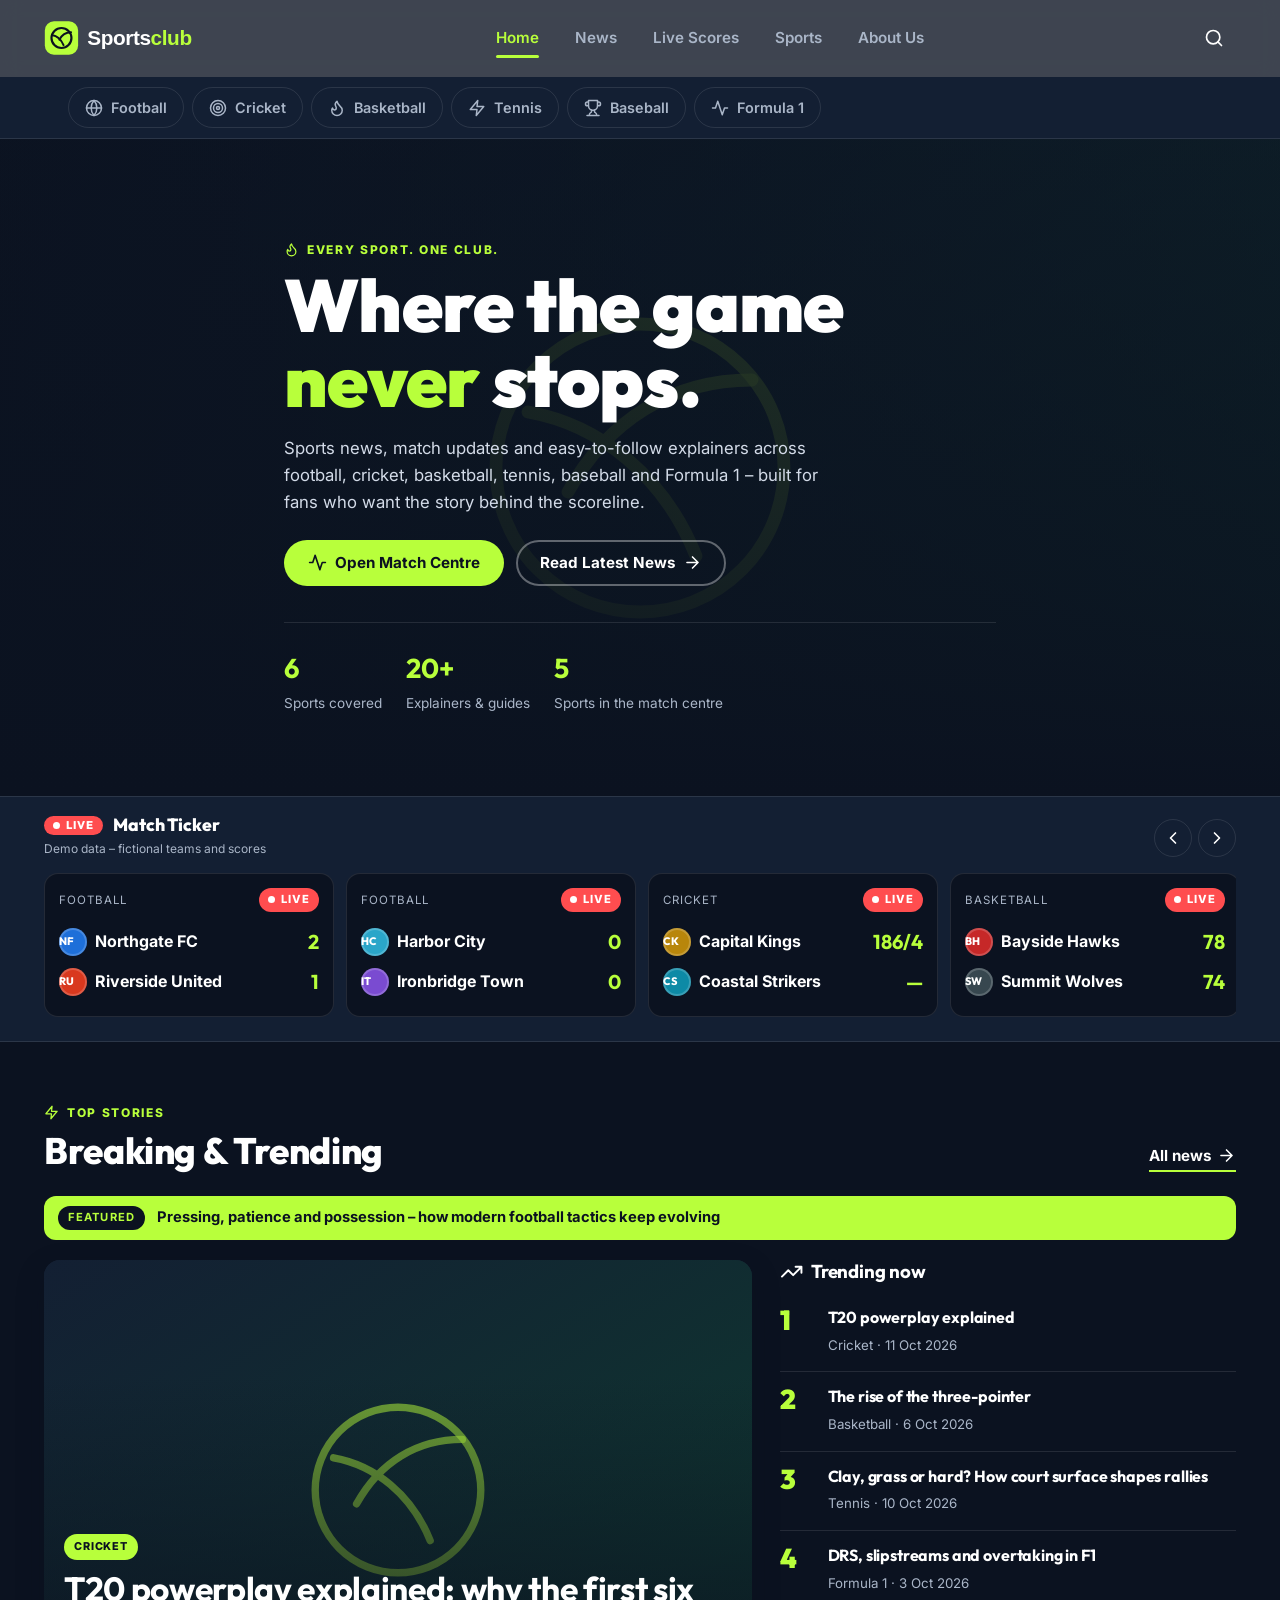
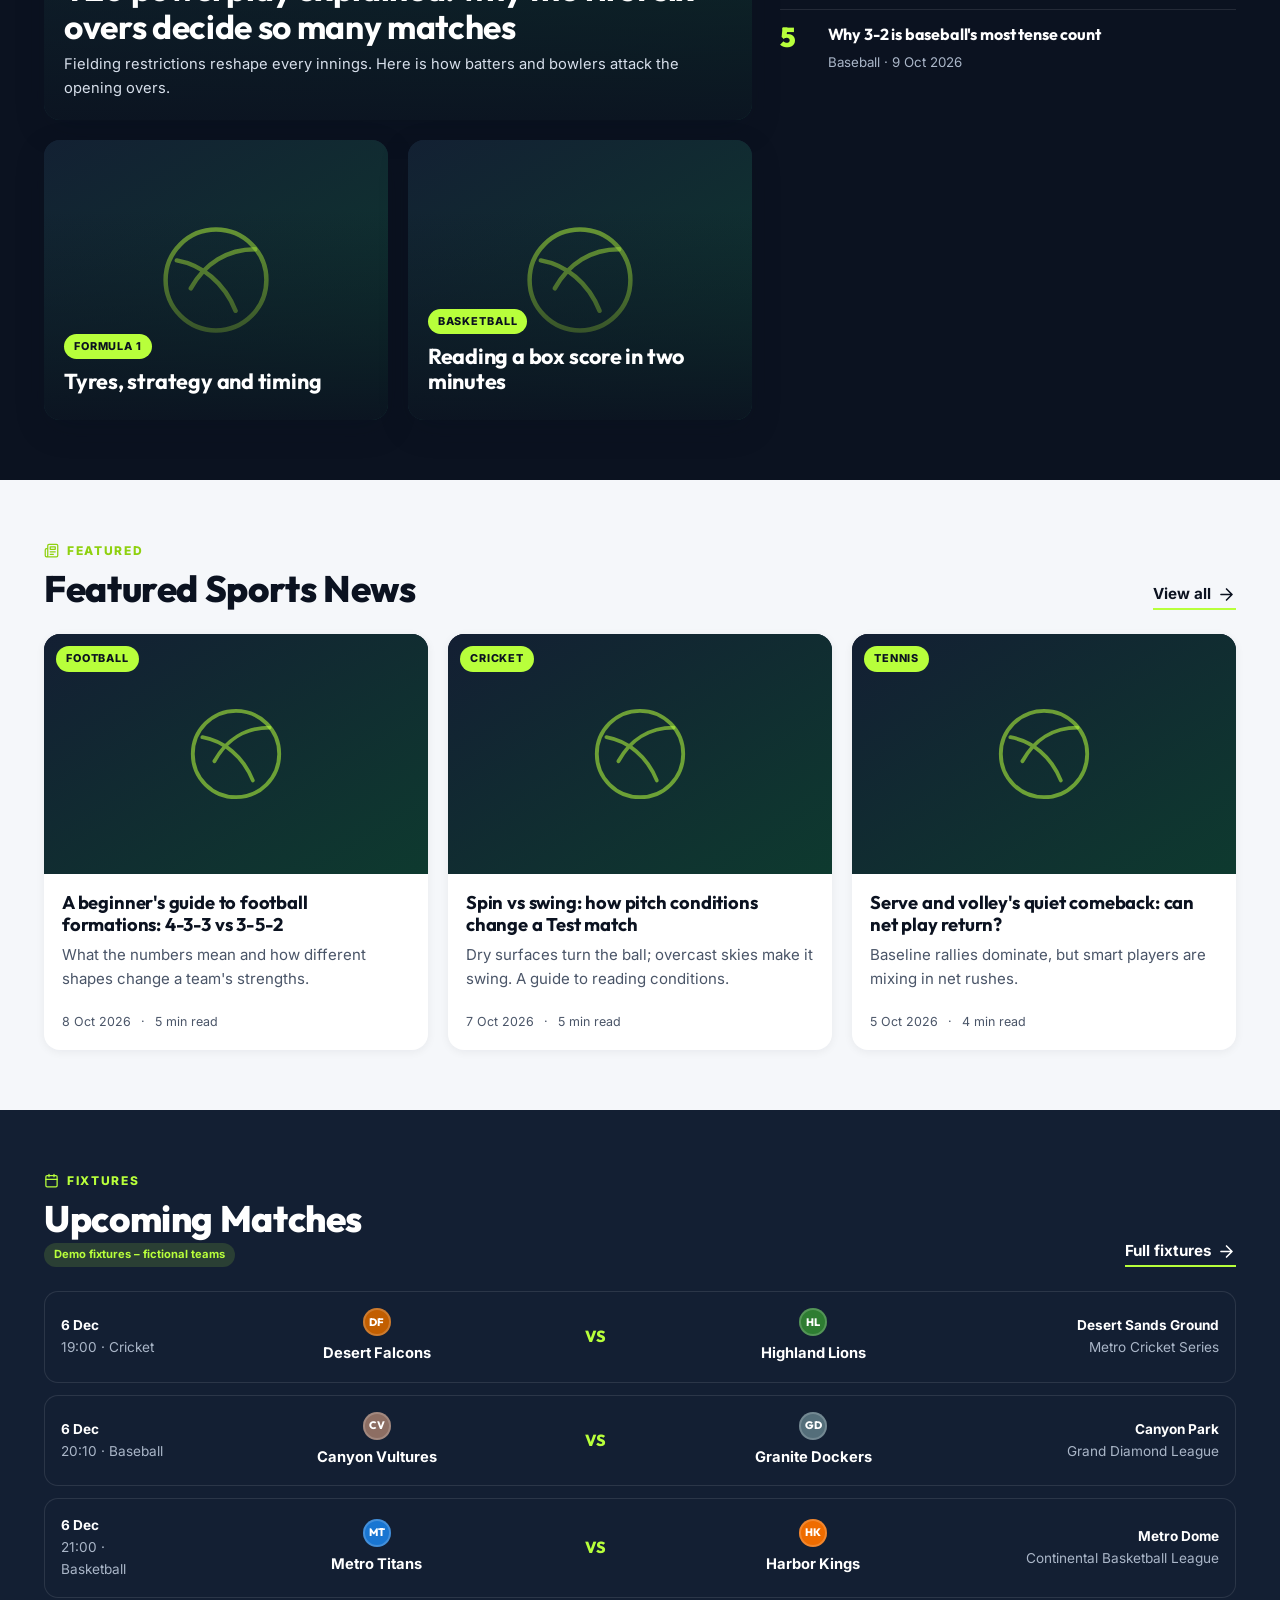
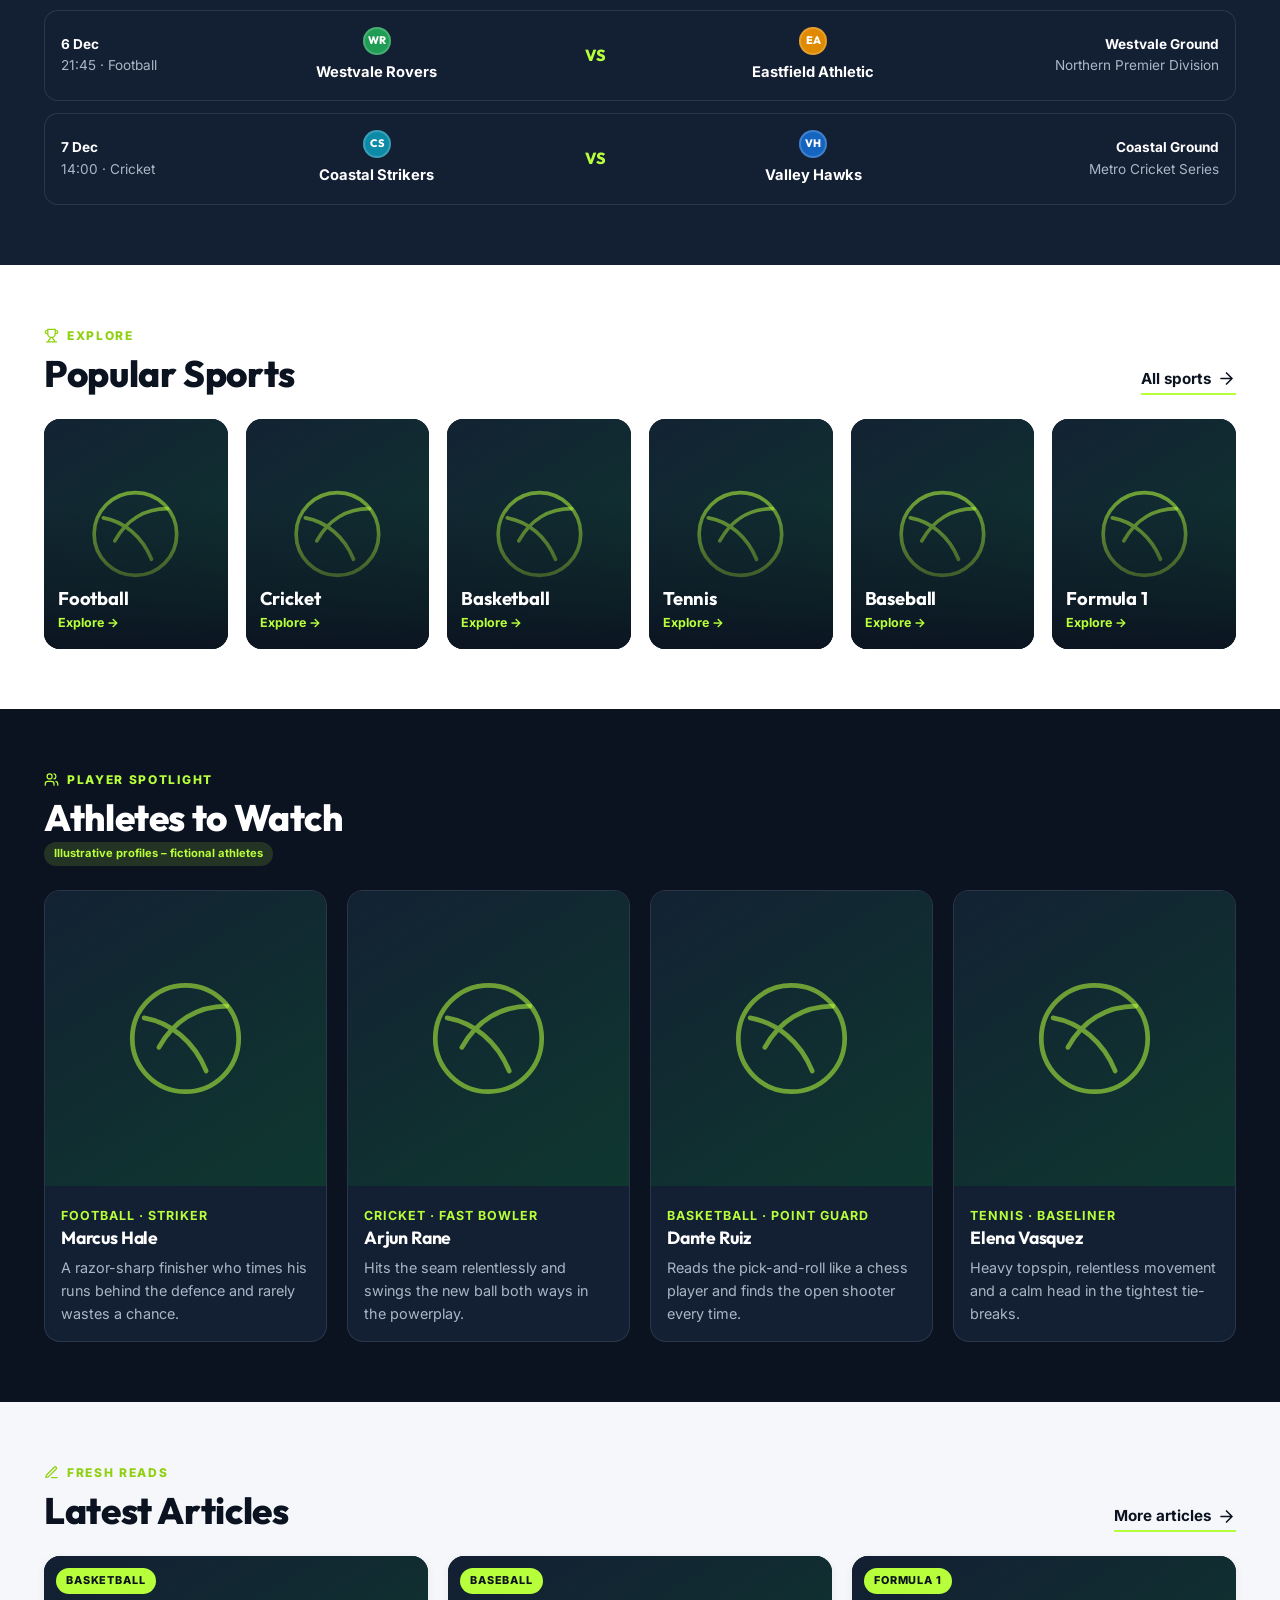
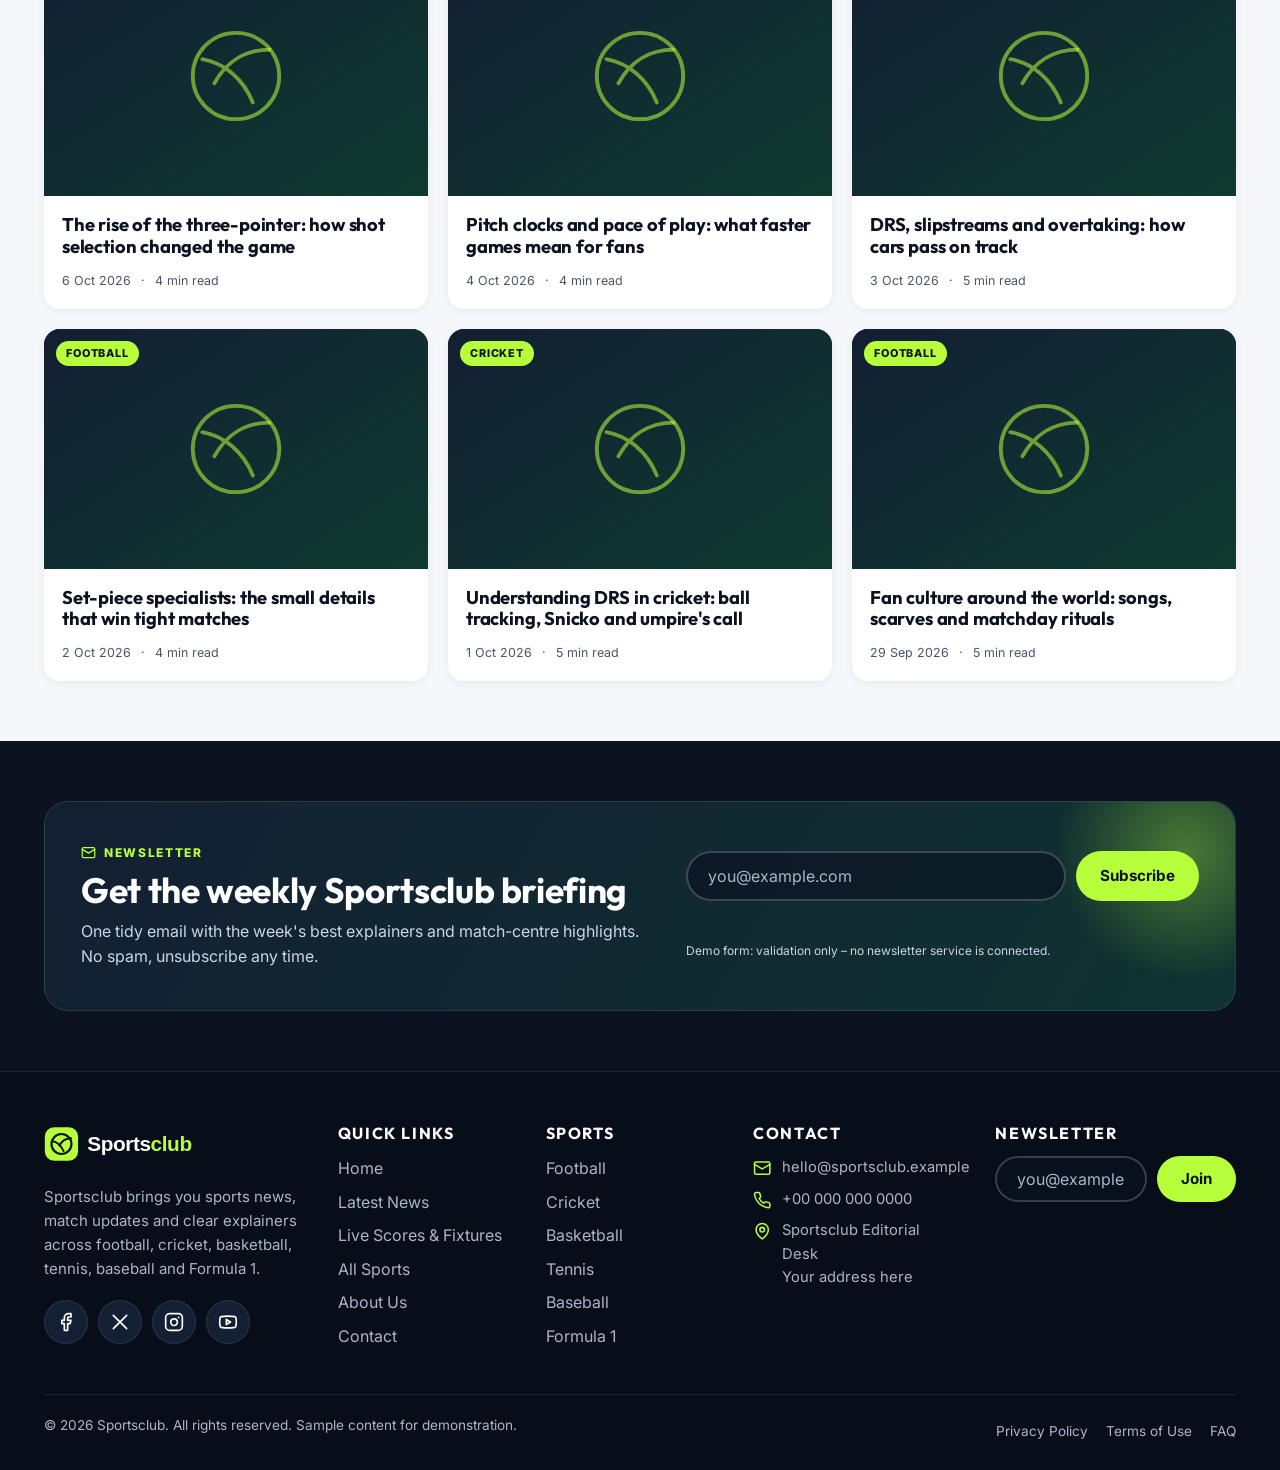
==== index.html @ 9164f5ec "Add files via upload" ====
<!DOCTYPE html>
<html lang="en">
<head>
<meta charset="utf-8">
<meta name="viewport" content="width=device-width, initial-scale=1">
<title>Sportsclub – Sports News, Live Scores & Match Updates</title>
<meta name="description" content="Sportsclub is your home for sports news, match updates, live-score demos and clear explainers across football, cricket, basketball, tennis, baseball and Formula 1.">
<meta name="theme-color" content="#0B1220">
<meta property="og:type" content="website">
<meta property="og:site_name" content="Sportsclub">
<meta property="og:title" content="Sportsclub – Sports News, Live Scores & Match Updates">
<meta property="og:description" content="Sportsclub is your home for sports news, match updates, live-score demos and clear explainers across football, cricket, basketball, tennis, baseball and Formula 1.">
<meta property="og:image" content="https://images.unsplash.com/photo-1431324155629-1a6deb1dec8d?auto=format&fit=crop&w=1200&q=75">
<meta name="twitter:card" content="summary_large_image">
<link rel="icon" type="image/svg+xml" href="assets/icons/favicon.svg">
<link rel="preconnect" href="https://fonts.googleapis.com">
<link rel="preconnect" href="https://fonts.gstatic.com" crossorigin>
<link href="https://fonts.googleapis.com/css2?family=Inter:wght@400;500;600;700&family=Outfit:wght@600;700;800;900&display=swap" rel="stylesheet">
<link rel="stylesheet" href="assets/css/style.css">
<link rel="stylesheet" href="assets/css/responsive.css">
</head>
<body>
<a class="skip-link" href="#main">Skip to main content</a>
<header class="site-header" id="siteHeader">
  <div class="container header-inner">
    <a class="logo" href="index.html" aria-label="Sportsclub – home"><img src="assets/icons/logo.svg" alt="Sportsclub" width="170" height="37"></a>
    <nav class="main-nav" id="mainNav" aria-label="Primary">
      <ul><li><a href="index.html" aria-current="page">Home</a></li><li><a href="news.html">News</a></li><li><a href="scores.html">Live Scores</a></li><li><a href="sports.html">Sports</a></li><li><a href="about.html">About Us</a></li></ul>
    </nav>
    <div class="header-actions">
      <button class="icon-btn search-toggle" type="button" aria-label="Search articles" aria-expanded="false" aria-controls="searchPanel"><svg class="icon" viewBox="0 0 24 24" aria-hidden="true" focusable="false"><circle cx="11" cy="11" r="8"/><path d="m21 21-4.3-4.3"/></svg></button>
      <button class="icon-btn nav-toggle" type="button" aria-label="Open menu" aria-expanded="false" aria-controls="mainNav"><svg class="icon icon-open" viewBox="0 0 24 24" aria-hidden="true" focusable="false"><path d="M4 6h16M4 12h16M4 18h16"/></svg><svg class="icon icon-close" viewBox="0 0 24 24" aria-hidden="true" focusable="false"><path d="M18 6 6 18M6 6l12 12"/></svg></button>
    </div>
  </div>
  <div class="search-panel" id="searchPanel">
    <div class="container">
      <form class="search-form" action="news.html" method="get" role="search">
        <label class="sr-only" for="siteSearch">Search Sportsclub articles</label>
        <input id="siteSearch" type="search" name="q" placeholder="Search news, teams or players…" autocomplete="off">
        <button class="btn btn--primary" type="submit">Search</button>
      </form>
    </div>
  </div>
</header>
<main id="main">
<nav class="cat-nav" aria-label="Sports categories">
  <div class="container">
    <ul>
      <li><a href="sports.html#football"><svg class="icon" viewBox="0 0 24 24" aria-hidden="true" focusable="false"><circle cx="12" cy="12" r="10"/><path d="M12 2a15 15 0 0 1 0 20M12 2a15 15 0 0 0 0 20M2 12h20"/></svg> Football</a></li>
      <li><a href="sports.html#cricket"><svg class="icon" viewBox="0 0 24 24" aria-hidden="true" focusable="false"><circle cx="12" cy="12" r="10"/><circle cx="12" cy="12" r="6"/><circle cx="12" cy="12" r="2"/></svg> Cricket</a></li>
      <li><a href="sports.html#basketball"><svg class="icon" viewBox="0 0 24 24" aria-hidden="true" focusable="false"><path d="M8.500 14.500A2.500 2.500 0 0 0 11 12c0-1.400-.5-2-1-3-1.100-2.100-.2-4 2-6 .5 2.500 2 4.900 4 6.500 2 1.600 3 3.500 3 5.500a7 7 0 1 1-14 0c0-1.200.4-2.400 1-3 .3 1.300 1.200 2.500 2.500 2.500Z"/></svg> Basketball</a></li>
      <li><a href="sports.html#tennis"><svg class="icon" viewBox="0 0 24 24" aria-hidden="true" focusable="false"><path d="M13 2 3 14h9l-1 8 10-12h-9l1-8z"/></svg> Tennis</a></li>
      <li><a href="sports.html#baseball"><svg class="icon" viewBox="0 0 24 24" aria-hidden="true" focusable="false"><path d="M6 9H4.5a2.5 2.5 0 0 1 0-5H6M18 9h1.5a2.5 2.5 0 0 0 0-5H18M4 22h16M10 14.7V17c0 .6-.5 1-1.2 1.2C7.8 18.800 7 20.200 7 22M14 14.7V17c0 .6.5 1 1.2 1.2 1 .6 1.800 2 1.800 3.800M18 2H6v7a6 6 0 0 0 12 0V2Z"/></svg> Baseball</a></li>
      <li><a href="sports.html#formula-1"><svg class="icon" viewBox="0 0 24 24" aria-hidden="true" focusable="false"><path d="M22 12h-4l-3 9L9 3l-3 9H2"/></svg> Formula 1</a></li>
    </ul>
  </div>
</nav>

<section class="hero" aria-labelledby="heroTitle">
  <div class="hero__bg"><img src="https://images.unsplash.com/photo-1431324155629-1a6deb1dec8d?auto=format&fit=crop&w=1800&q=75" alt="Floodlit football stadium full of supporters before kick-off" width="1800" height="1000" fetchpriority="high"></div>
  <div class="container hero__inner">
    <span class="eyebrow"><svg class="icon" viewBox="0 0 24 24" aria-hidden="true" focusable="false"><path d="M8.500 14.500A2.500 2.500 0 0 0 11 12c0-1.400-.5-2-1-3-1.100-2.100-.2-4 2-6 .5 2.500 2 4.900 4 6.500 2 1.600 3 3.500 3 5.500a7 7 0 1 1-14 0c0-1.200.4-2.400 1-3 .3 1.300 1.200 2.500 2.500 2.500Z"/></svg> Every sport. One club.</span>
    <h1 id="heroTitle">Where the game <em>never</em> stops.</h1>
    <p>Sports news, match updates and easy-to-follow explainers across football, cricket, basketball, tennis, baseball and Formula 1 – built for fans who want the story behind the scoreline.</p>
    <div class="hero__cta">
      <a class="btn btn--primary" href="scores.html"><svg class="icon" viewBox="0 0 24 24" aria-hidden="true" focusable="false"><path d="M22 12h-4l-3 9L9 3l-3 9H2"/></svg> Open Match Centre</a>
      <a class="btn btn--ghost" href="news.html">Read Latest News <svg class="icon" viewBox="0 0 24 24" aria-hidden="true" focusable="false"><path d="M5 12h14m-7-7 7 7-7 7"/></svg></a>
    </div>
    <div class="hero__stats">
      <div><strong>6</strong><span>Sports covered</span></div>
      <div><strong>20+</strong><span>Explainers &amp; guides</span></div>
      <div><strong>5</strong><span>Sports in the match centre</span></div>
    </div>
  </div>
</section>

<section class="ticker" data-ticker aria-labelledby="tickerTitle">
  <div class="container">
    <div class="ticker__bar">
      <div>
        <h2 class="ticker__title" id="tickerTitle"><span class="live-badge">LIVE</span> Match Ticker</h2>
        <span class="ticker__note">Demo data – fictional teams and scores</span>
      </div>
      <div class="ticker__controls">
        <button class="icon-btn" type="button" data-ticker-prev aria-label="Scroll scores left"><svg class="icon" viewBox="0 0 24 24" aria-hidden="true" focusable="false"><path d="m15 18-6-6 6-6"/></svg></button>
        <button class="icon-btn" type="button" data-ticker-next aria-label="Scroll scores right"><svg class="icon" viewBox="0 0 24 24" aria-hidden="true" focusable="false"><path d="m9 18 6-6-6-6"/></svg></button>
      </div>
    </div>
    <div class="ticker__track" data-home-ticker tabindex="0" aria-label="Today's matches"></div>
  </div>
</section>

<section class="section section--dark" aria-labelledby="topStories">
  <div class="container">
    <div class="section-head">
      <div><span class="eyebrow"><svg class="icon" viewBox="0 0 24 24" aria-hidden="true" focusable="false"><path d="M13 2 3 14h9l-1 8 10-12h-9l1-8z"/></svg> Top stories</span><h2 id="topStories">Breaking &amp; Trending</h2></div>
      <a class="link-more" href="news.html">All news <svg class="icon" viewBox="0 0 24 24" aria-hidden="true" focusable="false"><path d="M5 12h14m-7-7 7 7-7 7"/></svg></a>
    </div>
    <div class="breaking"><strong>Featured</strong><a href="news.html#a1">Pressing, patience and possession – how modern football tactics keep evolving</a></div>
    <div class="home-split grid">
      <div class="grid">
        <article class="story story--lg">
          <img src="https://images.unsplash.com/photo-1531415074968-036ba1b575da?auto=format&fit=crop&w=1000&q=75" alt="Cricketer playing a shot on a sunlit ground" loading="lazy" width="1000" height="650">
          <div class="story__body">
            <span class="tag">Cricket</span>
            <h3><a href="news.html#a2">T20 powerplay explained: why the first six overs decide so many matches</a></h3>
            <p>Fielding restrictions reshape every innings. Here is how batters and bowlers attack the opening overs.</p>
          </div>
        </article>
        <div class="grid grid--2">
          <article class="story">
            <img src="https://images.unsplash.com/photo-1504817343863-5092a923803e?auto=format&fit=crop&w=700&q=75" alt="Formula 1 car racing through a corner" loading="lazy" width="700" height="500">
            <div class="story__body"><span class="tag">Formula 1</span><h3><a href="news.html#a6">Tyres, strategy and timing</a></h3></div>
          </article>
          <article class="story">
            <img src="https://images.unsplash.com/photo-1546519638-68e109498ffc?auto=format&fit=crop&w=700&q=75" alt="Basketball player driving to the hoop" loading="lazy" width="700" height="500">
            <div class="story__body"><span class="tag">Basketball</span><h3><a href="news.html#a3">Reading a box score in two minutes</a></h3></div>
          </article>
        </div>
      </div>
      <aside aria-labelledby="trendTitle">
        <h3 id="trendTitle" style="display:flex;align-items:center;gap:8px"><svg class="icon" viewBox="0 0 24 24" aria-hidden="true" focusable="false"><path d="m22 7-8.500 8.500-5-5L2 17M16 7h6v6"/></svg> Trending now</h3>
        <ol class="headline-list">
          <li><a href="news.html#a2"><span class="num">1</span><div><h3>T20 powerplay explained</h3><small>Cricket · 11 Oct 2026</small></div></a></li>
          <li><a href="news.html#a9"><span class="num">2</span><div><h3>The rise of the three-pointer</h3><small>Basketball · 6 Oct 2026</small></div></a></li>
          <li><a href="news.html#a4"><span class="num">3</span><div><h3>Clay, grass or hard? How court surface shapes rallies</h3><small>Tennis · 10 Oct 2026</small></div></a></li>
          <li><a href="news.html#a12"><span class="num">4</span><div><h3>DRS, slipstreams and overtaking in F1</h3><small>Formula 1 · 3 Oct 2026</small></div></a></li>
          <li><a href="news.html#a5"><span class="num">5</span><div><h3>Why 3-2 is baseball's most tense count</h3><small>Baseball · 9 Oct 2026</small></div></a></li>
        </ol>
      </aside>
    </div>
  </div>
</section>

<section class="section section--light" aria-labelledby="featuredNews">
  <div class="container">
    <div class="section-head">
      <div><span class="eyebrow"><svg class="icon" viewBox="0 0 24 24" aria-hidden="true" focusable="false"><path d="M4 22h16a2 2 0 0 0 2-2V4a2 2 0 0 0-2-2H8a2 2 0 0 0-2 2v16a2 2 0 0 1-2 2Zm0 0a2 2 0 0 1-2-2v-9c0-1.100.9-2 2-2h2M18 14h-8M15 18h-5M10 6h8v4h-8z"/></svg> Featured</span><h2 id="featuredNews">Featured Sports News</h2></div>
      <a class="link-more" href="news.html">View all <svg class="icon" viewBox="0 0 24 24" aria-hidden="true" focusable="false"><path d="M5 12h14m-7-7 7 7-7 7"/></svg></a>
    </div>
    <div class="grid grid--3">
      <article class="card">
        <a class="card__media" href="news.html#a7" tabindex="-1" aria-hidden="true"><img src="https://images.unsplash.com/photo-1522778119026-d647f0596c20?auto=format&fit=crop&w=800&q=75" alt="" loading="lazy" width="800" height="500"><span class="tag">Football</span></a>
        <div class="card__body"><h3><a href="news.html#a7">A beginner's guide to football formations: 4-3-3 vs 3-5-2</a></h3><p>What the numbers mean and how different shapes change a team's strengths.</p><div class="card__meta"><span>8 Oct 2026</span><span>·</span><span>5 min read</span></div></div>
      </article>
      <article class="card">
        <a class="card__media" href="news.html#a8" tabindex="-1" aria-hidden="true"><img src="https://images.unsplash.com/photo-1540747913346-19e32dc3e97e?auto=format&fit=crop&w=800&q=75" alt="" loading="lazy" width="800" height="500"><span class="tag">Cricket</span></a>
        <div class="card__body"><h3><a href="news.html#a8">Spin vs swing: how pitch conditions change a Test match</a></h3><p>Dry surfaces turn the ball; overcast skies make it swing. A guide to reading conditions.</p><div class="card__meta"><span>7 Oct 2026</span><span>·</span><span>5 min read</span></div></div>
      </article>
      <article class="card">
        <a class="card__media" href="news.html#a10" tabindex="-1" aria-hidden="true"><img src="https://images.unsplash.com/photo-1595435934249-5df7ed86e1c0?auto=format&fit=crop&w=800&q=75" alt="" loading="lazy" width="800" height="500"><span class="tag">Tennis</span></a>
        <div class="card__body"><h3><a href="news.html#a10">Serve and volley's quiet comeback: can net play return?</a></h3><p>Baseline rallies dominate, but smart players are mixing in net rushes.</p><div class="card__meta"><span>5 Oct 2026</span><span>·</span><span>4 min read</span></div></div>
      </article>
    </div>
  </div>
</section>

<section class="section section--dark-2" aria-labelledby="upcomingTitle">
  <div class="container">
    <div class="section-head">
      <div><span class="eyebrow"><svg class="icon" viewBox="0 0 24 24" aria-hidden="true" focusable="false"><rect x="3" y="4" width="18" height="18" rx="2"/><path d="M16 2v4M8 2v4M3 10h18"/></svg> Fixtures</span><h2 id="upcomingTitle">Upcoming Matches</h2><span class="demo-tag">Demo fixtures – fictional teams</span></div>
      <a class="link-more" href="scores.html">Full fixtures <svg class="icon" viewBox="0 0 24 24" aria-hidden="true" focusable="false"><path d="M5 12h14m-7-7 7 7-7 7"/></svg></a>
    </div>
    <div class="fixture-list" data-home-fixtures></div>
  </div>
</section>

<section class="section section--white" aria-labelledby="popularSports">
  <div class="container">
    <div class="section-head">
      <div><span class="eyebrow"><svg class="icon" viewBox="0 0 24 24" aria-hidden="true" focusable="false"><path d="M6 9H4.5a2.5 2.5 0 0 1 0-5H6M18 9h1.5a2.5 2.5 0 0 0 0-5H18M4 22h16M10 14.7V17c0 .6-.5 1-1.2 1.2C7.8 18.800 7 20.200 7 22M14 14.7V17c0 .6.5 1 1.2 1.2 1 .6 1.800 2 1.800 3.800M18 2H6v7a6 6 0 0 0 12 0V2Z"/></svg> Explore</span><h2 id="popularSports">Popular Sports</h2></div>
      <a class="link-more" href="sports.html">All sports <svg class="icon" viewBox="0 0 24 24" aria-hidden="true" focusable="false"><path d="M5 12h14m-7-7 7 7-7 7"/></svg></a>
    </div>
    <div class="tiles">
      <a class="tile" href="sports.html#football"><img src="https://images.unsplash.com/photo-1508098682722-e99c43a406b2?auto=format&fit=crop&w=500&q=75" alt="Football on a floodlit pitch" loading="lazy" width="500" height="625"><div class="tile__body"><h3>Football</h3><span>Explore →</span></div></a>
      <a class="tile" href="sports.html#cricket"><img src="https://images.unsplash.com/photo-1531415074968-036ba1b575da?auto=format&fit=crop&w=500&q=75" alt="Cricket match in progress" loading="lazy" width="500" height="625"><div class="tile__body"><h3>Cricket</h3><span>Explore →</span></div></a>
      <a class="tile" href="sports.html#basketball"><img src="https://images.unsplash.com/photo-1519861531473-9200262188bf?auto=format&fit=crop&w=500&q=75" alt="Basketball hoop and backboard" loading="lazy" width="500" height="625"><div class="tile__body"><h3>Basketball</h3><span>Explore →</span></div></a>
      <a class="tile" href="sports.html#tennis"><img src="https://images.unsplash.com/photo-1554068865-24cecd4e34b8?auto=format&fit=crop&w=500&q=75" alt="Tennis player serving on court" loading="lazy" width="500" height="625"><div class="tile__body"><h3>Tennis</h3><span>Explore →</span></div></a>
      <a class="tile" href="sports.html#baseball"><img src="https://images.unsplash.com/photo-1471295253337-3ceaaedca402?auto=format&fit=crop&w=500&q=75" alt="Baseball game on a diamond" loading="lazy" width="500" height="625"><div class="tile__body"><h3>Baseball</h3><span>Explore →</span></div></a>
      <a class="tile" href="sports.html#formula-1"><img src="https://images.unsplash.com/photo-1541773367336-d3f9b1f38dd8?auto=format&fit=crop&w=500&q=75" alt="Formula 1 car on track" loading="lazy" width="500" height="625"><div class="tile__body"><h3>Formula 1</h3><span>Explore →</span></div></a>
    </div>
  </div>
</section>

<section class="section section--dark" aria-labelledby="athletesTitle">
  <div class="container">
    <div class="section-head">
      <div><span class="eyebrow"><svg class="icon" viewBox="0 0 24 24" aria-hidden="true" focusable="false"><path d="M16 21v-2a4 4 0 0 0-4-4H6a4 4 0 0 0-4 4v2"/><circle cx="9" cy="7" r="4"/><path d="M22 21v-2a4 4 0 0 0-3-3.900M16 3.100a4 4 0 0 1 0 7.800"/></svg> Player spotlight</span><h2 id="athletesTitle">Athletes to Watch</h2><span class="demo-tag">Illustrative profiles – fictional athletes</span></div>
    </div>
    <div class="grid grid--4">
      <article class="athlete">
        <div class="athlete__media"><img src="https://images.unsplash.com/photo-1489944440615-453fc2b6a9a9?auto=format&fit=crop&w=600&q=75" alt="Footballer controlling the ball during a match" loading="lazy" width="600" height="630"></div>
        <div class="athlete__body"><span class="athlete__role">Football · Striker</span><h3>Marcus Hale</h3><p>A razor-sharp finisher who times his runs behind the defence and rarely wastes a chance.</p></div>
      </article>
      <article class="athlete">
        <div class="athlete__media"><img src="https://images.unsplash.com/photo-1624526267942-ab0ff8a3e972?auto=format&fit=crop&w=600&q=75" alt="Cricket bowler in delivery stride" loading="lazy" width="600" height="630"></div>
        <div class="athlete__body"><span class="athlete__role">Cricket · Fast bowler</span><h3>Arjun Rane</h3><p>Hits the seam relentlessly and swings the new ball both ways in the powerplay.</p></div>
      </article>
      <article class="athlete">
        <div class="athlete__media"><img src="https://images.unsplash.com/photo-1504450758481-7338eef7ccf8?auto=format&fit=crop&w=600&q=75" alt="Basketball guard dribbling past a defender" loading="lazy" width="600" height="630"></div>
        <div class="athlete__body"><span class="athlete__role">Basketball · Point guard</span><h3>Dante Ruiz</h3><p>Reads the pick-and-roll like a chess player and finds the open shooter every time.</p></div>
      </article>
      <article class="athlete">
        <div class="athlete__media"><img src="https://images.unsplash.com/photo-1622279457486-62dcc4a431d6?auto=format&fit=crop&w=600&q=75" alt="Tennis player mid-stroke on a hard court" loading="lazy" width="600" height="630"></div>
        <div class="athlete__body"><span class="athlete__role">Tennis · Baseliner</span><h3>Elena Vasquez</h3><p>Heavy topspin, relentless movement and a calm head in the tightest tie-breaks.</p></div>
      </article>
    </div>
  </div>
</section>

<section class="section section--light" aria-labelledby="latestTitle">
  <div class="container">
    <div class="section-head">
      <div><span class="eyebrow"><svg class="icon" viewBox="0 0 24 24" aria-hidden="true" focusable="false"><path d="M12 20h9M16.500 3.500a2.100 2.100 0 0 1 3 3L7 19l-4 1 1-4z"/></svg> Fresh reads</span><h2 id="latestTitle">Latest Articles</h2></div>
      <a class="link-more" href="news.html">More articles <svg class="icon" viewBox="0 0 24 24" aria-hidden="true" focusable="false"><path d="M5 12h14m-7-7 7 7-7 7"/></svg></a>
    </div>
    <div class="grid grid--3">
      <article class="card"><a class="card__media" href="news.html#a9" tabindex="-1" aria-hidden="true"><img src="https://images.unsplash.com/photo-1519861531473-9200262188bf?auto=format&fit=crop&w=800&q=75" alt="" loading="lazy" width="800" height="500"><span class="tag">Basketball</span></a><div class="card__body"><h3><a href="news.html#a9">The rise of the three-pointer: how shot selection changed the game</a></h3><div class="card__meta"><span>6 Oct 2026</span><span>·</span><span>4 min read</span></div></div></article>
      <article class="card"><a class="card__media" href="news.html#a11" tabindex="-1" aria-hidden="true"><img src="https://images.unsplash.com/photo-1508163223045-1880bc3cbf1c?auto=format&fit=crop&w=800&q=75" alt="" loading="lazy" width="800" height="500"><span class="tag">Baseball</span></a><div class="card__body"><h3><a href="news.html#a11">Pitch clocks and pace of play: what faster games mean for fans</a></h3><div class="card__meta"><span>4 Oct 2026</span><span>·</span><span>4 min read</span></div></div></article>
      <article class="card"><a class="card__media" href="news.html#a12" tabindex="-1" aria-hidden="true"><img src="https://images.unsplash.com/photo-1541773367336-d3f9b1f38dd8?auto=format&fit=crop&w=800&q=75" alt="" loading="lazy" width="800" height="500"><span class="tag">Formula 1</span></a><div class="card__body"><h3><a href="news.html#a12">DRS, slipstreams and overtaking: how cars pass on track</a></h3><div class="card__meta"><span>3 Oct 2026</span><span>·</span><span>5 min read</span></div></div></article>
      <article class="card"><a class="card__media" href="news.html#a13" tabindex="-1" aria-hidden="true"><img src="https://images.unsplash.com/photo-1508098682722-e99c43a406b2?auto=format&fit=crop&w=800&q=75" alt="" loading="lazy" width="800" height="500"><span class="tag">Football</span></a><div class="card__body"><h3><a href="news.html#a13">Set-piece specialists: the small details that win tight matches</a></h3><div class="card__meta"><span>2 Oct 2026</span><span>·</span><span>4 min read</span></div></div></article>
      <article class="card"><a class="card__media" href="news.html#a14" tabindex="-1" aria-hidden="true"><img src="https://images.unsplash.com/photo-1624526267942-ab0ff8a3e972?auto=format&fit=crop&w=800&q=75" alt="" loading="lazy" width="800" height="500"><span class="tag">Cricket</span></a><div class="card__body"><h3><a href="news.html#a14">Understanding DRS in cricket: ball tracking, Snicko and umpire's call</a></h3><div class="card__meta"><span>1 Oct 2026</span><span>·</span><span>5 min read</span></div></div></article>
      <article class="card"><a class="card__media" href="news.html#a16" tabindex="-1" aria-hidden="true"><img src="https://images.unsplash.com/photo-1459865264687-595d652de67e?auto=format&fit=crop&w=800&q=75" alt="" loading="lazy" width="800" height="500"><span class="tag">Football</span></a><div class="card__body"><h3><a href="news.html#a16">Fan culture around the world: songs, scarves and matchday rituals</a></h3><div class="card__meta"><span>29 Sep 2026</span><span>·</span><span>5 min read</span></div></div></article>
    </div>
  </div>
</section>

<section class="section section--dark" aria-labelledby="newsletterTitle">
  <div class="container">
    <div class="newsletter">
      <div class="newsletter__grid">
        <div>
          <span class="eyebrow"><svg class="icon" viewBox="0 0 24 24" aria-hidden="true" focusable="false"><rect x="2" y="4" width="20" height="16" rx="2"/><path d="m22 7-10 6L2 7"/></svg> Newsletter</span>
          <h2 id="newsletterTitle">Get the weekly Sportsclub briefing</h2>
          <p>One tidy email with the week's best explainers and match-centre highlights. No spam, unsubscribe any time.</p>
        </div>
        <form class="news-form" data-newsletter novalidate>
          <label class="sr-only" for="homeEmail">Email address</label>
          <div class="news-form__row">
            <input id="homeEmail" type="email" name="email" placeholder="you@example.com" autocomplete="email" required>
            <button class="btn btn--primary" type="submit">Subscribe</button>
          </div>
          <p class="form-msg" role="status" aria-live="polite"></p>
          <p class="tiny">Demo form: validation only – no newsletter service is connected.</p>
        </form>
      </div>
    </div>
  </div>
</section>
</main>
<footer class="site-footer">
  <div class="container">
    <div class="footer-grid">
      <div class="footer-brand">
        <a class="logo" href="index.html" aria-label="Sportsclub – home"><img src="assets/icons/logo.svg" alt="Sportsclub" width="170" height="37" loading="lazy"></a>
        <p>Sportsclub brings you sports news, match updates and clear explainers across football, cricket, basketball, tennis, baseball and Formula 1.</p>
        <div class="socials"><a href="https://www.facebook.com/" target="_blank" rel="noopener noreferrer" aria-label="Sportsclub on Facebook"><svg class="icon" viewBox="0 0 24 24" aria-hidden="true" focusable="false"><path d="M18 2h-3a5 5 0 0 0-5 5v3H7v4h3v8h4v-8h3l1-4h-4V7a1 1 0 0 1 1-1h3z"/></svg></a><a href="https://x.com/" target="_blank" rel="noopener noreferrer" aria-label="Sportsclub on X"><svg class="icon" viewBox="0 0 24 24" aria-hidden="true" focusable="false"><path d="M4 4l16 16M20 4 4 20"/></svg></a><a href="https://www.instagram.com/" target="_blank" rel="noopener noreferrer" aria-label="Sportsclub on Instagram"><svg class="icon" viewBox="0 0 24 24" aria-hidden="true" focusable="false"><rect x="2" y="2" width="20" height="20" rx="5"/><path d="M16 11.400a4 4 0 1 1-7.900 1.200 4 4 0 0 1 7.900-1.200ZM17.500 6.500h.01"/></svg></a><a href="https://www.youtube.com/" target="_blank" rel="noopener noreferrer" aria-label="Sportsclub on YouTube"><svg class="icon" viewBox="0 0 24 24" aria-hidden="true" focusable="false"><path d="M2.500 17a24.100 24.100 0 0 1 0-10 2 2 0 0 1 1.400-1.400 49.600 49.600 0 0 1 16.200 0A2 2 0 0 1 21.500 7a24.100 24.100 0 0 1 0 10 2 2 0 0 1-1.400 1.400 49.600 49.600 0 0 1-16.200 0A2 2 0 0 1 2.500 17"/><path d="m10 15 5-3-5-3z"/></svg></a></div>
      </div>
      <div>
        <h3>Quick Links</h3>
        <ul>
          <li><a href="index.html">Home</a></li>
          <li><a href="news.html">Latest News</a></li>
          <li><a href="scores.html">Live Scores &amp; Fixtures</a></li>
          <li><a href="sports.html">All Sports</a></li>
          <li><a href="about.html">About Us</a></li>
          <li><a href="about.html#contact">Contact</a></li>
        </ul>
      </div>
      <div>
        <h3>Sports</h3>
        <ul><li><a href="sports.html#football">Football</a></li><li><a href="sports.html#cricket">Cricket</a></li><li><a href="sports.html#basketball">Basketball</a></li><li><a href="sports.html#tennis">Tennis</a></li><li><a href="sports.html#baseball">Baseball</a></li><li><a href="sports.html#formula-1">Formula 1</a></li></ul>
      </div>
      <div>
        <h3>Contact</h3>
        <ul class="footer-contact">
          <li><svg class="icon" viewBox="0 0 24 24" aria-hidden="true" focusable="false"><rect x="2" y="4" width="20" height="16" rx="2"/><path d="m22 7-10 6L2 7"/></svg><a href="mailto:hello@sportsclub.example">hello@sportsclub.example</a></li>
          <li><svg class="icon" viewBox="0 0 24 24" aria-hidden="true" focusable="false"><path d="M22 16.900v3a2 2 0 0 1-2.200 2 19.800 19.800 0 0 1-8.600-3.100 19.500 19.500 0 0 1-6-6A19.800 19.800 0 0 1 2.100 4.200 2 2 0 0 1 4.100 2h3a2 2 0 0 1 2 1.700c.1 1 .4 1.900.7 2.800a2 2 0 0 1-.5 2.100L8.100 9.900a16 16 0 0 0 6 6l1.300-1.300a2 2 0 0 1 2.100-.4c.9.3 1.800.6 2.800.7a2 2 0 0 1 1.700 2Z"/></svg><span>+00 000 000 0000</span></li>
          <li><svg class="icon" viewBox="0 0 24 24" aria-hidden="true" focusable="false"><path d="M20 10c0 6-8 12-8 12s-8-6-8-12a8 8 0 0 1 16 0Z"/><circle cx="12" cy="10" r="3"/></svg><span>Sportsclub Editorial Desk<br>Your address here</span></li>
        </ul>
      </div>
      <div class="footer-news">
        <h3>Newsletter</h3>
        <form class="news-form" data-newsletter novalidate>
          <label class="sr-only" for="footerEmail">Email address</label>
          <div class="news-form__row">
            <input id="footerEmail" type="email" name="email" placeholder="you@example.com" autocomplete="email" required>
            <button class="btn btn--primary" type="submit">Join</button>
          </div>
          <p class="form-msg" role="status" aria-live="polite"></p>
        </form>
      </div>
    </div>
    <div class="footer-bottom">
      <p>&copy; <span data-year>2026</span> Sportsclub. All rights reserved. Sample content for demonstration.</p>
      <ul>
        <li><a href="about.html#privacy">Privacy Policy</a></li>
        <li><a href="about.html#terms">Terms of Use</a></li>
        <li><a href="about.html#faq">FAQ</a></li>
      </ul>
    </div>
  </div>
</footer>
<button class="to-top" type="button" aria-label="Back to top"><svg class="icon" viewBox="0 0 24 24" aria-hidden="true" focusable="false"><path d="m5 12 7-7 7 7M12 19V5"/></svg></button>
<script src="assets/js/main.js" defer></script>
<script src="assets/js/scores.js" defer></script>
</body>
</html>
---- assets/css/style.css ----
/* ==========================================================
   Sportsclub – Design system (mobile-first base styles)
   Breakpoint enhancements live in responsive.css
   ========================================================== */

:root {
  --bg: #0B1220;
  --bg-2: #131F33;
  --bg-3: #1b2a44;
  --accent: #B8FF3B;
  --accent-dark: #8fd10f;
  --text: #FFFFFF;
  --text-2: #AAB6C8;
  --light: #F5F7FA;
  --ink: #0B1220;
  --ink-2: #4a5568;
  --line: rgba(255, 255, 255, .1);
  --line-light: #e3e8ef;
  --danger: #ff4d4f;
  --radius: 16px;
  --radius-sm: 10px;
  --shadow: 0 10px 30px rgba(8, 14, 28, .18);
  --shadow-lg: 0 20px 50px rgba(8, 14, 28, .28);
  --font-head: "Outfit", "Inter", system-ui, sans-serif;
  --font-body: "Inter", system-ui, -apple-system, "Segoe UI", sans-serif;
  --header-h: 68px;
  --gutter: 16px;
}

*, *::before, *::after { box-sizing: border-box; }
html { scroll-behavior: smooth; -webkit-text-size-adjust: 100%; }
body {
  margin: 0;
  font-family: var(--font-body);
  font-size: 16px;
  line-height: 1.6;
  color: var(--ink);
  background: var(--light);
  overflow-x: hidden;
}
img, svg { display: block; max-width: 100%; }
img { height: auto; background: var(--bg-2); }
a { color: inherit; text-decoration: none; }
ul, ol { margin: 0; padding: 0; list-style: none; }
h1, h2, h3, h4, h5, h6 { font-family: var(--font-head); line-height: 1.15; margin: 0 0 .5em; letter-spacing: -.01em; }
p { margin: 0 0 1em; }
button { font: inherit; cursor: pointer; }
input, textarea, select { font: inherit; }
:focus-visible { outline: 3px solid var(--accent); outline-offset: 2px; border-radius: 6px; }
.sr-only { position: absolute; width: 1px; height: 1px; padding: 0; margin: -1px; overflow: hidden; clip: rect(0,0,0,0); white-space: nowrap; border: 0; }
.skip-link { position: absolute; left: 12px; top: -60px; background: var(--accent); color: var(--ink); padding: 10px 16px; border-radius: 8px; font-weight: 700; z-index: 200; transition: top .2s; }
.skip-link:focus { top: 12px; }

.icon { width: 1.25em; height: 1.25em; flex: none; stroke: currentColor; fill: none; stroke-width: 2; stroke-linecap: round; stroke-linejoin: round; }

.container { width: 100%; max-width: 1240px; margin-inline: auto; padding-inline: var(--gutter); }
.section { padding-block: 44px; }
.section--dark { background: var(--bg); color: var(--text); }
.section--dark-2 { background: var(--bg-2); color: var(--text); }
.section--light { background: var(--light); color: var(--ink); }
.section--white { background: #fff; color: var(--ink); }
.section--dark .muted, .section--dark-2 .muted { color: var(--text-2); }
.muted { color: var(--ink-2); }

.section-head { display: flex; flex-wrap: wrap; align-items: end; justify-content: space-between; gap: 12px; margin-bottom: 24px; }
.section-head h2 { font-size: clamp(1.6rem, 4.5vw, 2.3rem); margin: 0; font-weight: 800; }
.eyebrow { display: inline-flex; align-items: center; gap: 8px; font-size: .75rem; font-weight: 800; letter-spacing: .14em; text-transform: uppercase; color: var(--accent-dark); margin-bottom: 8px; }
.section--dark .eyebrow, .section--dark-2 .eyebrow, .hero .eyebrow, .page-hero .eyebrow { color: var(--accent); }
.link-more { display: inline-flex; align-items: center; gap: 6px; font-weight: 700; font-size: .95rem; color: var(--ink); border-bottom: 2px solid var(--accent); padding-bottom: 2px; }
.section--dark .link-more, .section--dark-2 .link-more { color: #fff; }
.link-more:hover { gap: 10px; }
.link-more { transition: gap .2s; }

/* ---------- Buttons ---------- */
.btn {
  display: inline-flex; align-items: center; justify-content: center; gap: 8px;
  min-height: 46px; padding: 0 22px; border-radius: 999px; border: 2px solid transparent;
  font-weight: 700; font-size: .95rem; transition: transform .2s, background .2s, color .2s, box-shadow .2s, border-color .2s;
}
.btn--primary { background: var(--accent); color: var(--ink); }
.btn--primary:hover { background: #cbff6b; transform: translateY(-2px); box-shadow: 0 8px 22px rgba(184, 255, 59, .35); }
.btn--ghost { background: transparent; color: #fff; border-color: rgba(255,255,255,.35); }
.btn--ghost:hover { border-color: var(--accent); color: var(--accent); }
.btn--dark { background: var(--bg); color: #fff; }
.btn--dark:hover { background: var(--bg-3); transform: translateY(-2px); }
.btn--outline { background: transparent; color: var(--ink); border-color: var(--ink); }
.btn--outline:hover { background: var(--ink); color: #fff; }
.btn--sm { min-height: 38px; padding: 0 16px; font-size: .85rem; }

/* ---------- Header ---------- */
.site-header { position: sticky; top: 0; z-index: 100; background: rgba(11, 18, 32, .78); backdrop-filter: blur(10px); -webkit-backdrop-filter: blur(10px); border-bottom: 1px solid transparent; transition: background .25s, box-shadow .25s, border-color .25s; }
.site-header.is-scrolled { background: rgba(11, 18, 32, .96); border-color: var(--line); box-shadow: 0 8px 24px rgba(0,0,0,.3); }
.header-inner { display: flex; align-items: center; justify-content: space-between; gap: 12px; height: var(--header-h); transition: height .25s; }
.site-header.is-scrolled .header-inner { height: 58px; }
.logo { display: inline-flex; align-items: center; flex: none; }
.logo img { height: 36px; width: auto; background: none; }
.main-nav { position: fixed; inset: var(--header-h) 0 auto 0; background: var(--bg); border-bottom: 1px solid var(--line); padding: 12px var(--gutter) 24px; display: none; max-height: calc(100vh - var(--header-h)); overflow-y: auto; }
.main-nav.is-open { display: block; }
.main-nav ul { display: flex; flex-direction: column; gap: 4px; }
.main-nav a { display: block; padding: 14px 12px; color: var(--text-2); font-weight: 600; border-radius: 10px; }
.main-nav a:hover { color: #fff; background: var(--bg-2); }
.main-nav a[aria-current="page"] { color: var(--accent); background: rgba(184,255,59,.08); }
.header-actions { display: flex; align-items: center; gap: 6px; }
.icon-btn { width: 44px; height: 44px; display: grid; place-items: center; border-radius: 50%; background: transparent; border: 0; color: #fff; transition: background .2s, color .2s; }
.icon-btn:hover { background: rgba(255,255,255,.1); color: var(--accent); }
.nav-toggle .icon-close { display: none; }
.nav-toggle[aria-expanded="true"] .icon-open { display: none; }
.nav-toggle[aria-expanded="true"] .icon-close { display: block; }

.search-panel { position: absolute; left: 0; right: 0; top: 100%; background: var(--bg-2); border-bottom: 1px solid var(--line); padding: 16px 0; display: none; }
.search-panel.is-open { display: block; }
.search-form { display: flex; gap: 10px; }
.search-form input { flex: 1; min-width: 0; height: 48px; padding: 0 18px; border-radius: 999px; border: 2px solid var(--line); background: var(--bg); color: #fff; }
.search-form input::placeholder { color: var(--text-2); }
.search-form input:focus { border-color: var(--accent); outline: none; }

/* Sports category nav */
.cat-nav { background: var(--bg-2); border-bottom: 1px solid var(--line); }
.cat-nav ul { display: flex; gap: 8px; overflow-x: auto; padding: 10px var(--gutter); scrollbar-width: none; }
.cat-nav ul::-webkit-scrollbar { display: none; }
.cat-nav a { display: inline-flex; align-items: center; gap: 8px; white-space: nowrap; padding: 8px 16px; border-radius: 999px; color: var(--text-2); font-weight: 600; font-size: .9rem; border: 1px solid var(--line); transition: all .2s; }
.cat-nav a:hover { color: var(--ink); background: var(--accent); border-color: var(--accent); }

/* ---------- Hero (home) ---------- */
.hero { position: relative; color: #fff; background: var(--bg); isolation: isolate; overflow: hidden; }
.hero__bg { position: absolute; inset: 0; z-index: -2; }
.hero__bg img { width: 100%; height: 100%; object-fit: cover; }
.hero::after { content: ""; position: absolute; inset: 0; z-index: -1; background: linear-gradient(180deg, rgba(11,18,32,.55) 0%, rgba(11,18,32,.82) 70%, var(--bg) 100%), linear-gradient(90deg, rgba(11,18,32,.85), rgba(11,18,32,.2)); }
.hero__inner { padding-block: 64px 56px; max-width: 760px; }
.hero h1 { font-size: clamp(2.3rem, 8vw, 4.6rem); font-weight: 900; line-height: 1.02; margin-bottom: 18px; }
.hero h1 em { font-style: normal; color: var(--accent); }
.hero p { font-size: 1.05rem; color: #d3dbe8; max-width: 560px; }
.hero__cta { display: flex; flex-wrap: wrap; gap: 12px; margin-top: 24px; }
.hero__stats { display: flex; flex-wrap: wrap; gap: 24px; margin-top: 36px; padding-top: 24px; border-top: 1px solid var(--line); }
.hero__stats strong { display: block; font-family: var(--font-head); font-size: 1.7rem; color: var(--accent); }
.hero__stats span { font-size: .85rem; color: var(--text-2); }

/* ---------- Page hero (inner pages) ---------- */
.page-hero { position: relative; background: var(--bg); color: #fff; isolation: isolate; overflow: hidden; padding-block: 48px 40px; }
.page-hero__bg { position: absolute; inset: 0; z-index: -2; }
.page-hero__bg img { width: 100%; height: 100%; object-fit: cover; opacity: .45; }
.page-hero::after { content: ""; position: absolute; inset: 0; z-index: -1; background: linear-gradient(90deg, var(--bg) 25%, rgba(11,18,32,.55)); }
.page-hero h1 { font-size: clamp(2rem, 6vw, 3.4rem); font-weight: 900; margin-bottom: 10px; }
.page-hero p { color: #cbd5e4; max-width: 620px; margin-bottom: 0; }
.breadcrumb { display: flex; flex-wrap: wrap; gap: 8px; font-size: .85rem; color: var(--text-2); margin-bottom: 14px; }
.breadcrumb li + li::before { content: "/"; margin-right: 8px; opacity: .6; }
.breadcrumb a:hover { color: var(--accent); }
.breadcrumb [aria-current] { color: #fff; }

/* ---------- Ticker ---------- */
.ticker { background: var(--bg-2); border-block: 1px solid var(--line); color: #fff; padding-block: 18px; }
.ticker__bar { display: flex; align-items: center; justify-content: space-between; gap: 12px; margin-bottom: 12px; }
.ticker__title { display: flex; align-items: center; gap: 10px; font-family: var(--font-head); font-weight: 800; font-size: 1.1rem; }
.ticker__note { font-size: .75rem; color: var(--text-2); }
.ticker__controls { display: flex; gap: 6px; }
.ticker__controls .icon-btn { width: 38px; height: 38px; border: 1px solid var(--line); }
.ticker__track { display: flex; gap: 12px; overflow-x: auto; scroll-snap-type: x mandatory; scroll-behavior: smooth; padding-bottom: 6px; scrollbar-width: none; }
.ticker__track::-webkit-scrollbar { display: none; }
.tick-card { flex: 0 0 min(78%, 260px); scroll-snap-align: start; background: var(--bg); border: 1px solid var(--line); border-radius: 14px; padding: 14px; }
.tick-card__meta { display: flex; justify-content: space-between; align-items: center; font-size: .72rem; color: var(--text-2); text-transform: uppercase; letter-spacing: .08em; margin-bottom: 10px; }
.tick-row { display: flex; align-items: center; justify-content: space-between; gap: 8px; padding-block: 4px; font-weight: 700; }
.tick-row span:first-child { display: flex; align-items: center; gap: 8px; min-width: 0; }
.tick-row .score { font-family: var(--font-head); font-size: 1.25rem; color: var(--accent); }

/* Team crest (letter badge – no external images) */
.crest { width: 28px; height: 28px; flex: none; border-radius: 50%; display: grid; place-items: center; font-family: var(--font-head); font-weight: 800; font-size: .68rem; color: #fff; background: var(--c, #3b4a66); box-shadow: inset 0 0 0 2px rgba(255,255,255,.18); }
.crest--lg { width: 52px; height: 52px; font-size: 1rem; }

/* Live / status */
.live-badge { display: inline-flex; align-items: center; gap: 6px; font-weight: 800; font-size: .7rem; letter-spacing: .1em; color: #fff; background: var(--danger); padding: 3px 9px; border-radius: 999px; }
.live-badge::before { content: ""; width: 7px; height: 7px; border-radius: 50%; background: #fff; animation: pulse 1.4s infinite; }
@keyframes pulse { 0% { box-shadow: 0 0 0 0 rgba(255,255,255,.7); } 70% { box-shadow: 0 0 0 7px rgba(255,255,255,0); } 100% { box-shadow: 0 0 0 0 rgba(255,255,255,0); } }
.status-pill { font-size: .7rem; font-weight: 800; letter-spacing: .08em; text-transform: uppercase; padding: 3px 9px; border-radius: 999px; background: rgba(255,255,255,.12); color: #dbe3f0; }
.status-pill--upcoming { background: rgba(184,255,59,.15); color: var(--accent); }
.demo-tag { display: inline-block; font-size: .7rem; font-weight: 700; padding: 3px 10px; border-radius: 999px; background: rgba(184,255,59,.14); color: var(--accent); }
.section--light .demo-tag, .section--white .demo-tag { background: #eef9d4; color: #4b6d00; }

/* ---------- Cards ---------- */
.grid { display: grid; gap: 20px; }
.card { background: #fff; border-radius: var(--radius); overflow: hidden; box-shadow: 0 2px 10px rgba(11,18,32,.06); transition: transform .25s, box-shadow .25s; display: flex; flex-direction: column; }
.card:hover { transform: translateY(-5px); box-shadow: var(--shadow); }
.card__media { position: relative; aspect-ratio: 16 / 10; overflow: hidden; }
.card__media img { width: 100%; height: 100%; object-fit: cover; transition: transform .5s; }
.card:hover .card__media img { transform: scale(1.06); }
.card__body { padding: 18px; display: flex; flex-direction: column; flex: 1; }
.card__body h3 { font-size: 1.15rem; margin-bottom: 8px; }
.card__body h3 a:hover { color: var(--accent-dark); }
.card__body p { color: var(--ink-2); font-size: .94rem; }
.card__meta { display: flex; flex-wrap: wrap; align-items: center; gap: 10px; font-size: .78rem; color: var(--ink-2); margin-top: auto; padding-top: 6px; }
.tag { display: inline-block; background: var(--accent); color: var(--ink); font-size: .68rem; font-weight: 800; letter-spacing: .08em; text-transform: uppercase; padding: 4px 10px; border-radius: 999px; }
.card__media .tag { position: absolute; left: 12px; top: 12px; }
.card--dark { background: var(--bg-2); color: #fff; box-shadow: none; border: 1px solid var(--line); }
.card--dark .card__body p, .card--dark .card__meta { color: var(--text-2); }

/* Overlay story cards */
.story { position: relative; border-radius: var(--radius); overflow: hidden; min-height: 280px; color: #fff; display: flex; align-items: flex-end; isolation: isolate; box-shadow: var(--shadow); }
.story img { position: absolute; inset: 0; z-index: -2; width: 100%; height: 100%; object-fit: cover; transition: transform .6s; }
.story::after { content: ""; position: absolute; inset: 0; z-index: -1; background: linear-gradient(180deg, rgba(11,18,32,0) 25%, rgba(11,18,32,.92)); }
.story:hover img { transform: scale(1.06); }
.story__body { padding: 20px; }
.story__body h3 { font-size: 1.35rem; margin: 10px 0 6px; }
.story__body h3 a::after { content: ""; position: absolute; inset: 0; }
.story__body p { color: #d6deea; font-size: .92rem; margin: 0; }
.story--lg { min-height: 380px; }
.story--lg h3 { font-size: clamp(1.5rem, 4.5vw, 2.1rem); }

/* Trending / headline lists */
.headline-list li { border-bottom: 1px solid var(--line); }
.headline-list li:last-child { border: 0; }
.headline-list a { display: flex; gap: 14px; padding: 14px 0; align-items: flex-start; }
.headline-list .num { font-family: var(--font-head); font-weight: 900; font-size: 1.7rem; line-height: 1; color: var(--accent); min-width: 34px; }
.headline-list h3 { font-size: 1rem; margin: 0 0 4px; font-weight: 700; line-height: 1.3; }
.headline-list a:hover h3 { color: var(--accent); }
.headline-list small { color: var(--text-2); }
.light-list .num { color: var(--accent-dark); }
.light-list li { border-color: var(--line-light); }
.light-list small { color: var(--ink-2); }
.light-list a:hover h3 { color: var(--accent-dark); }

.breaking { display: flex; align-items: center; gap: 12px; background: var(--accent); color: var(--ink); padding: 10px 14px; border-radius: 12px; font-weight: 700; margin-bottom: 20px; font-size: .92rem; }
.breaking strong { background: var(--ink); color: var(--accent); padding: 3px 10px; border-radius: 999px; font-size: .7rem; letter-spacing: .1em; text-transform: uppercase; flex: none; }
.breaking a:hover { text-decoration: underline; }

/* ---------- Upcoming match rows ---------- */
.fixture { display: grid; gap: 12px; align-items: center; background: var(--bg-2); border: 1px solid var(--line); border-radius: 14px; padding: 16px; color: #fff; }
.fixture__teams { display: flex; align-items: center; justify-content: center; gap: 14px; font-weight: 700; text-align: center; }
.fixture__team { display: flex; flex-direction: column; align-items: center; gap: 6px; flex: 1; font-size: .92rem; }
.fixture__vs { color: var(--accent); font-family: var(--font-head); font-weight: 800; }
.fixture__info { text-align: center; font-size: .85rem; color: var(--text-2); }
.fixture__info strong { color: #fff; display: block; }
.fixture-list { display: grid; gap: 12px; }

/* ---------- Category tiles ---------- */
.tiles { display: grid; gap: 14px; grid-template-columns: repeat(2, 1fr); }
.tile { position: relative; border-radius: var(--radius); overflow: hidden; aspect-ratio: 4 / 5; color: #fff; display: flex; align-items: flex-end; isolation: isolate; }
.tile img { position: absolute; inset: 0; z-index: -2; width: 100%; height: 100%; object-fit: cover; transition: transform .5s; }
.tile::after { content: ""; position: absolute; inset: 0; z-index: -1; background: linear-gradient(180deg, transparent 35%, rgba(11,18,32,.92)); transition: background .3s; }
.tile:hover img { transform: scale(1.1); }
.tile:hover::after { background: linear-gradient(180deg, rgba(184,255,59,.08) 10%, rgba(11,18,32,.95)); }
.tile__body { padding: 14px; width: 100%; }
.tile h3 { font-size: 1.15rem; margin: 0; }
.tile span { font-size: .78rem; color: var(--accent); font-weight: 700; }

/* ---------- Athletes ---------- */
.athlete { background: var(--bg-2); border: 1px solid var(--line); border-radius: var(--radius); overflow: hidden; color: #fff; transition: transform .25s, border-color .25s; }
.athlete:hover { transform: translateY(-5px); border-color: var(--accent); }
.athlete__media { aspect-ratio: 4 / 4.2; overflow: hidden; position: relative; }
.athlete__media img { width: 100%; height: 100%; object-fit: cover; }
.athlete__body { padding: 16px; }
.athlete__body h3 { font-size: 1.1rem; margin-bottom: 2px; }
.athlete__role { color: var(--accent); font-size: .78rem; font-weight: 700; text-transform: uppercase; letter-spacing: .08em; }
.athlete__body p { color: var(--text-2); font-size: .9rem; margin: 8px 0 0; }

/* ---------- Newsletter ---------- */
.newsletter { position: relative; background: linear-gradient(120deg, var(--bg-2), #0e3a2f 140%); color: #fff; border-radius: 24px; padding: 32px 22px; overflow: hidden; border: 1px solid var(--line); }
.newsletter::before { content: ""; position: absolute; right: -80px; top: -80px; width: 260px; height: 260px; border-radius: 50%; background: radial-gradient(circle, rgba(184,255,59,.35), transparent 70%); }
.newsletter__grid { position: relative; display: grid; gap: 20px; align-items: center; }
.newsletter h2 { font-size: clamp(1.5rem, 4.5vw, 2.2rem); margin-bottom: 8px; }
.newsletter p { color: #cbd5e4; margin: 0; }
.news-form { display: flex; flex-direction: column; gap: 10px; }
.news-form__row { display: flex; flex-direction: column; gap: 10px; }
.news-form input[type="email"] { height: 50px; padding: 0 20px; border-radius: 999px; border: 2px solid rgba(255,255,255,.2); background: rgba(11,18,32,.6); color: #fff; width: 100%; }
.news-form input::placeholder { color: var(--text-2); }
.news-form input:focus { border-color: var(--accent); outline: none; }
.news-form input[aria-invalid="true"] { border-color: var(--danger); }
.form-msg { min-height: 1.4em; font-size: .88rem; margin: 0; }
.form-msg.is-error { color: #ff8a8c; }
.form-msg.is-success { color: var(--accent); }
.tiny { font-size: .75rem; color: var(--text-2); }

/* ---------- Filters / tabs ---------- */
.tabs { display: flex; gap: 8px; overflow-x: auto; padding-bottom: 6px; scrollbar-width: none; }
.tabs::-webkit-scrollbar { display: none; }
.tab { white-space: nowrap; min-height: 42px; padding: 0 18px; border-radius: 999px; border: 1.5px solid var(--line-light); background: #fff; color: var(--ink); font-weight: 700; font-size: .9rem; transition: all .2s; }
.tab:hover { border-color: var(--ink); }
.tab[aria-selected="true"], .tab.is-active { background: var(--ink); color: var(--accent); border-color: var(--ink); }
.tabs--dark .tab { background: transparent; border-color: var(--line); color: var(--text-2); }
.tabs--dark .tab:hover { color: #fff; border-color: var(--text-2); }
.tabs--dark .tab[aria-selected="true"], .tabs--dark .tab.is-active { background: var(--accent); color: var(--ink); border-color: var(--accent); }

.toolbar { display: grid; gap: 14px; margin-bottom: 24px; }
.search-field { position: relative; }
.search-field .icon { position: absolute; left: 16px; top: 50%; transform: translateY(-50%); color: var(--ink-2); }
.search-field input { width: 100%; height: 50px; padding: 0 18px 0 46px; border-radius: 999px; border: 1.5px solid var(--line-light); background: #fff; }
.search-field input:focus { border-color: var(--ink); outline: none; }
.result-info { font-size: .9rem; color: var(--ink-2); margin: 0 0 16px; }
.empty-state { text-align: center; padding: 48px 20px; background: #fff; border-radius: var(--radius); color: var(--ink-2); }
.empty-state strong { display: block; font-family: var(--font-head); font-size: 1.3rem; color: var(--ink); margin-bottom: 6px; }
.load-more-wrap { text-align: center; margin-top: 28px; }
.load-more-wrap .tiny { display: block; margin-top: 10px; color: var(--ink-2); }

.layout-sidebar { display: grid; gap: 28px; }
.sidebar-box { background: var(--bg); color: #fff; border-radius: var(--radius); padding: 22px; }
.sidebar-box h3 { font-size: 1.2rem; display: flex; align-items: center; gap: 8px; margin-bottom: 8px; }
.sidebar-box h3 .icon { color: var(--accent); }
.sidebar-sticky { position: static; }

/* ---------- Scores page ---------- */
.score-controls { display: grid; gap: 14px; }
.date-strip { display: flex; gap: 8px; overflow-x: auto; padding-bottom: 6px; scrollbar-width: none; }
.date-strip::-webkit-scrollbar { display: none; }
.date-btn { flex: 0 0 auto; min-width: 70px; padding: 8px 10px; border-radius: 14px; border: 1.5px solid var(--line); background: transparent; color: var(--text-2); text-align: center; line-height: 1.25; transition: all .2s; }
.date-btn small { display: block; font-size: .7rem; text-transform: uppercase; letter-spacing: .08em; }
.date-btn strong { font-family: var(--font-head); font-size: 1.15rem; color: #fff; }
.date-btn:hover { border-color: var(--text-2); }
.date-btn[aria-pressed="true"] { background: var(--accent); border-color: var(--accent); color: var(--ink); }
.date-btn[aria-pressed="true"] strong { color: var(--ink); }

.match-grid { display: grid; gap: 16px; }
.match-card { background: var(--bg-2); border: 1px solid var(--line); border-radius: var(--radius); color: #fff; padding: 18px; position: relative; overflow: hidden; }
.match-card.is-live { border-color: rgba(255,77,79,.5); box-shadow: 0 0 0 1px rgba(255,77,79,.15), 0 12px 30px rgba(255,77,79,.08); }
.match-card__top { display: flex; justify-content: space-between; align-items: center; gap: 8px; font-size: .75rem; color: var(--text-2); text-transform: uppercase; letter-spacing: .06em; margin-bottom: 14px; }
.match-card__teams { display: grid; gap: 10px; }
.mt { display: flex; align-items: center; justify-content: space-between; gap: 10px; }
.mt__name { display: flex; align-items: center; gap: 12px; font-weight: 700; min-width: 0; }
.mt__name span:last-child { overflow: hidden; text-overflow: ellipsis; white-space: nowrap; }
.mt__score { font-family: var(--font-head); font-weight: 800; font-size: 1.6rem; min-width: 2ch; text-align: right; }
.mt.is-winner .mt__score { color: var(--accent); }
.match-card__foot { display: flex; flex-wrap: wrap; justify-content: space-between; gap: 6px 14px; margin-top: 14px; padding-top: 12px; border-top: 1px solid var(--line); font-size: .8rem; color: var(--text-2); }
.match-card__foot span { display: inline-flex; align-items: center; gap: 6px; }
.match-card__foot .icon { width: 1em; height: 1em; }

.table-wrap { overflow-x: auto; border-radius: var(--radius); background: #fff; box-shadow: 0 2px 10px rgba(11,18,32,.06); -webkit-overflow-scrolling: touch; }
.table { width: 100%; border-collapse: collapse; min-width: 560px; font-size: .92rem; }
.table th, .table td { padding: 12px 14px; text-align: center; white-space: nowrap; }
.table th:nth-child(2), .table td:nth-child(2) { text-align: left; }
.table thead th { background: var(--bg); color: #fff; font-size: .72rem; letter-spacing: .1em; text-transform: uppercase; }
.table tbody tr { border-bottom: 1px solid var(--line-light); }
.table tbody tr:hover { background: #f1f5fb; }
.table td:first-child { font-weight: 800; color: var(--ink-2); }
.table tbody tr:nth-child(-n+4) td:first-child { color: var(--ink); box-shadow: inset 4px 0 0 var(--accent); }
.table td strong { font-family: var(--font-head); font-size: 1.05rem; }
.table .team-cell { display: flex; align-items: center; gap: 10px; font-weight: 700; }
.form-dots { display: inline-flex; gap: 4px; }
.form-dots i { width: 9px; height: 9px; border-radius: 50%; background: #cbd3df; }
.form-dots i.w { background: #2fbf71; }
.form-dots i.l { background: var(--danger); }

.mini-list { display: grid; gap: 10px; }
.mini-row { display: grid; grid-template-columns: 1fr auto 1fr; align-items: center; gap: 8px; background: #fff; border-radius: 12px; padding: 12px 14px; box-shadow: 0 2px 8px rgba(11,18,32,.05); font-weight: 700; font-size: .92rem; }
.mini-row span:first-child { text-align: right; }
.mini-row b { background: var(--bg); color: var(--accent); padding: 4px 12px; border-radius: 8px; font-family: var(--font-head); }
.mini-row small { grid-column: 1 / -1; text-align: center; color: var(--ink-2); font-weight: 500; }

/* ---------- Sports page ---------- */
.sport-jump { position: sticky; top: 58px; z-index: 50; background: var(--bg-2); border-bottom: 1px solid var(--line); }
.sport-jump ul { display: flex; gap: 8px; overflow-x: auto; padding: 10px var(--gutter); scrollbar-width: none; }
.sport-jump ul::-webkit-scrollbar { display: none; }
.sport-jump a { white-space: nowrap; display: inline-block; padding: 8px 16px; border-radius: 999px; font-weight: 700; font-size: .88rem; color: var(--text-2); border: 1px solid var(--line); }
.sport-jump a:hover, .sport-jump a.is-active { background: var(--accent); color: var(--ink); border-color: var(--accent); }

.sport-block { padding-block: 44px; scroll-margin-top: 120px; }
.sport-block:nth-of-type(odd) { background: #fff; }
.sport-block:nth-of-type(even) { background: var(--bg); color: #fff; }
.sport-block__grid { display: grid; gap: 28px; align-items: center; }
.sport-block__media { position: relative; border-radius: 24px; overflow: hidden; aspect-ratio: 4 / 3; box-shadow: var(--shadow-lg); }
.sport-block__media img { width: 100%; height: 100%; object-fit: cover; }
.sport-block__media .big-num { position: absolute; right: 14px; bottom: 6px; font-family: var(--font-head); font-weight: 900; font-size: 4.5rem; line-height: 1; color: rgba(255,255,255,.85); text-shadow: 0 4px 18px rgba(0,0,0,.4); }
.sport-block h2 { font-size: clamp(2rem, 6vw, 3rem); font-weight: 900; margin-bottom: 10px; }
.sport-block:nth-of-type(even) p { color: var(--text-2); }
.sport-block:nth-of-type(odd) p { color: var(--ink-2); }
.sport-facts { display: grid; gap: 14px; margin: 18px 0 22px; }
.sport-facts h3 { font-size: .78rem; text-transform: uppercase; letter-spacing: .12em; color: var(--accent-dark); margin-bottom: 8px; }
.sport-block:nth-of-type(even) .sport-facts h3 { color: var(--accent); }
.chips { display: flex; flex-wrap: wrap; gap: 8px; }
.chip { padding: 6px 14px; border-radius: 999px; font-size: .84rem; font-weight: 600; background: var(--light); border: 1px solid var(--line-light); color: var(--ink); }
.sport-block:nth-of-type(even) .chip { background: var(--bg-2); border-color: var(--line); color: #fff; }
.latest-box { border-left: 4px solid var(--accent); padding: 10px 16px; background: rgba(184,255,59,.08); border-radius: 0 12px 12px 0; margin-bottom: 20px; }
.latest-box small { display: block; font-weight: 800; font-size: .7rem; letter-spacing: .1em; text-transform: uppercase; color: var(--accent-dark); }
.sport-block:nth-of-type(even) .latest-box small { color: var(--accent); }
.latest-box a { font-weight: 700; display: block; margin-top: 2px; }
.latest-box a:hover { text-decoration: underline; }

/* ---------- About page ---------- */
.about-grid { display: grid; gap: 28px; align-items: center; }
.about-img { border-radius: 24px; overflow: hidden; box-shadow: var(--shadow-lg); aspect-ratio: 4 / 3; }
.about-img img { width: 100%; height: 100%; object-fit: cover; }
.mission { background: var(--bg); color: #fff; border-radius: 24px; padding: 30px 22px; position: relative; overflow: hidden; }
.mission::before { content: "“"; position: absolute; top: -20px; left: 14px; font-family: var(--font-head); font-size: 9rem; color: rgba(184,255,59,.15); line-height: 1; }
.mission blockquote { margin: 0; position: relative; font-family: var(--font-head); font-size: clamp(1.3rem, 4vw, 1.9rem); line-height: 1.3; font-weight: 700; }
.mission cite { display: block; margin-top: 14px; font-style: normal; color: var(--accent); font-weight: 700; font-size: .9rem; }
.feature-grid { display: grid; gap: 16px; }
.feature { background: #fff; border-radius: var(--radius); padding: 22px; box-shadow: 0 2px 10px rgba(11,18,32,.06); }
.section--dark-2 .feature, .section--dark .feature { background: var(--bg-2); border: 1px solid var(--line); box-shadow: none; }
.feature .icon-wrap { width: 48px; height: 48px; border-radius: 14px; background: var(--accent); color: var(--ink); display: grid; place-items: center; margin-bottom: 14px; }
.feature h3 { font-size: 1.15rem; margin-bottom: 6px; }
.feature p { margin: 0; font-size: .93rem; color: var(--ink-2); }
.section--dark-2 .feature p, .section--dark .feature p { color: var(--text-2); }
.sport-pills { display: flex; flex-wrap: wrap; gap: 10px; }
.sport-pills a { display: inline-flex; align-items: center; gap: 8px; padding: 10px 18px; border-radius: 999px; background: #fff; border: 1.5px solid var(--line-light); font-weight: 700; transition: all .2s; }
.sport-pills a:hover { background: var(--ink); color: var(--accent); border-color: var(--ink); }

.contact-grid { display: grid; gap: 28px; }
.contact-form { background: #fff; padding: 24px; border-radius: 24px; box-shadow: var(--shadow); }
.field { margin-bottom: 16px; }
.field label { display: block; font-weight: 700; font-size: .9rem; margin-bottom: 6px; }
.field input, .field textarea, .field select { width: 100%; padding: 13px 16px; border: 1.5px solid var(--line-light); border-radius: 12px; background: var(--light); color: var(--ink); min-height: 48px; }
.field textarea { min-height: 140px; resize: vertical; }
.field input:focus, .field textarea:focus { border-color: var(--ink); outline: none; background: #fff; }
.field.has-error input, .field.has-error textarea { border-color: var(--danger); background: #fff5f5; }
.field .error { display: none; color: #c0262b; font-size: .82rem; margin-top: 4px; }
.field.has-error .error { display: block; }
.form-alert { padding: 14px 16px; border-radius: 12px; font-size: .92rem; margin-bottom: 16px; display: none; }
.form-alert.is-error { display: block; background: #fff0f0; color: #a31d22; border: 1px solid #ffc9cb; }
.form-alert.is-success { display: block; background: #effbd9; color: #365000; border: 1px solid #cfee8d; }
.contact-info li { display: flex; gap: 14px; align-items: flex-start; padding: 12px 0; border-bottom: 1px solid var(--line-light); }
.contact-info .icon-wrap { width: 42px; height: 42px; flex: none; border-radius: 12px; background: var(--bg); color: var(--accent); display: grid; place-items: center; }
.contact-info strong { display: block; }
.socials { display: flex; gap: 10px; flex-wrap: wrap; }
.socials a { width: 44px; height: 44px; border-radius: 50%; display: grid; place-items: center; background: var(--bg-2); color: #fff; border: 1px solid var(--line); transition: all .2s; }
.socials a:hover { background: var(--accent); color: var(--ink); transform: translateY(-3px); }

.faq { max-width: 820px; margin-inline: auto; display: grid; gap: 12px; }
.faq-item { background: #fff; border-radius: 14px; box-shadow: 0 2px 10px rgba(11,18,32,.06); overflow: hidden; }
.faq-q { width: 100%; display: flex; align-items: center; justify-content: space-between; gap: 14px; text-align: left; padding: 18px 20px; background: none; border: 0; font-weight: 700; font-size: 1.02rem; color: var(--ink); min-height: 56px; }
.faq-q .icon { transition: transform .25s; color: var(--accent-dark); }
.faq-q[aria-expanded="true"] .icon { transform: rotate(45deg); }
.faq-a { display: grid; grid-template-rows: 0fr; transition: grid-template-rows .3s; }
.faq-a > div { overflow: hidden; }
.faq-a p { padding: 0 20px 18px; margin: 0; color: var(--ink-2); }
.faq-q[aria-expanded="true"] + .faq-a { grid-template-rows: 1fr; }

/* ---------- Footer ---------- */
.site-footer { background: #070d19; color: var(--text-2); padding-top: 52px; border-top: 1px solid var(--line); }
.footer-grid { display: grid; gap: 32px; padding-bottom: 36px; }
.site-footer h3 { color: #fff; font-size: 1rem; text-transform: uppercase; letter-spacing: .1em; margin-bottom: 14px; }
.site-footer li { margin-bottom: 8px; }
.site-footer a:hover { color: var(--accent); }
.footer-brand p { margin: 14px 0 18px; font-size: .94rem; max-width: 360px; }
.footer-contact li { display: flex; gap: 10px; align-items: flex-start; font-size: .92rem; }
.footer-contact .icon { color: var(--accent); margin-top: 3px; }
.footer-news .news-form input[type="email"] { height: 46px; }
.footer-bottom { border-top: 1px solid var(--line); padding-block: 20px; display: flex; flex-direction: column; gap: 10px; font-size: .85rem; }
.footer-bottom ul { display: flex; flex-wrap: wrap; gap: 6px 18px; }
.footer-bottom li { margin: 0; }

.to-top { position: fixed; right: 16px; bottom: 16px; width: 48px; height: 48px; border-radius: 50%; border: 0; background: var(--accent); color: var(--ink); display: grid; place-items: center; box-shadow: var(--shadow-lg); opacity: 0; visibility: hidden; transform: translateY(12px); transition: all .3s; z-index: 90; }
.to-top.is-visible { opacity: 1; visibility: visible; transform: none; }
.to-top:hover { background: #cbff6b; }

/* Legal / anchor sections */
.legal { max-width: 820px; margin-inline: auto; background: #fff; border-radius: 20px; padding: 28px 22px; box-shadow: 0 2px 10px rgba(11,18,32,.06); }
.legal h2 { font-size: 1.4rem; }
.legal h3 { font-size: 1.1rem; margin-top: 1.4em; }

.hidden { display: none !important; }

/* Article detail (modal) */
.modal { position: fixed; inset: 0; z-index: 150; display: none; background: rgba(5, 9, 18, .78); padding: 0; overflow-y: auto; }
.modal.is-open { display: block; }
.modal__dialog { background: #fff; color: var(--ink); max-width: 820px; margin: 0 auto; min-height: 100%; position: relative; }
.modal__img { aspect-ratio: 16 / 9; width: 100%; object-fit: cover; }
.modal__body { padding: 24px 20px 36px; }
.modal__body h2 { font-size: clamp(1.6rem, 5vw, 2.3rem); font-weight: 800; }
.modal__body p { font-size: 1.04rem; color: #2c3a4f; }
.modal__close { position: absolute; right: 12px; top: 12px; background: rgba(11,18,32,.8); color: #fff; z-index: 2; }
.modal__close:hover { background: var(--bg); color: var(--accent); }
.modal__note { font-size: .82rem; color: var(--ink-2); border-top: 1px solid var(--line-light); padding-top: 14px; margin-top: 24px; }

@media (prefers-reduced-motion: reduce) {
  *, *::before, *::after { animation: none !important; transition: none !important; scroll-behavior: auto !important; }
}

/* Late additions */
.story__body h2 a::after { content: ""; position: absolute; inset: 0; }
.scores-split > div + div { margin-top: 36px; }
.ticker__title { margin: 0; }
---- assets/css/responsive.css ----
/* ==========================================================
   Sportsclub – Responsive enhancements (mobile-first, min-width)
   ========================================================== */

/* ---------- ≥ 600px : large phones / small tablets ---------- */
@media (min-width: 600px) {
  :root { --gutter: 24px; }
  .grid--2, .grid--3, .grid--4 { grid-template-columns: repeat(2, 1fr); }
  .tiles { grid-template-columns: repeat(3, 1fr); }
  .tick-card { flex-basis: 270px; }
  .news-form__row { flex-direction: row; }
  .news-form__row .btn { flex: none; }
  .feature-grid { grid-template-columns: repeat(2, 1fr); }
  .match-grid { grid-template-columns: repeat(2, 1fr); }
  .footer-bottom { flex-direction: row; justify-content: space-between; align-items: center; }
  .newsletter { padding: 40px 36px; }
  .mini-list { grid-template-columns: repeat(2, 1fr); }
}

/* ---------- ≥ 768px : tablets ---------- */
@media (min-width: 768px) {
  .section { padding-block: 60px; }
  .hero__inner { padding-block: 100px 80px; }
  .page-hero { padding-block: 70px 56px; }
  .grid--3 { grid-template-columns: repeat(3, 1fr); }
  .grid--4 { grid-template-columns: repeat(2, 1fr); }
  .tiles { grid-template-columns: repeat(3, 1fr); gap: 18px; }
  .fixture { grid-template-columns: 110px 1fr 200px; }
  .fixture__info:first-child { text-align: left; }
  .fixture__info:last-child { text-align: right; }
  .newsletter__grid { grid-template-columns: 1.1fr 1fr; gap: 40px; }
  .toolbar { grid-template-columns: 1fr minmax(260px, 340px); align-items: center; }
  .score-controls { grid-template-columns: 1fr auto; align-items: center; }
  .about-grid { grid-template-columns: 1fr 1fr; gap: 48px; }
  .contact-grid { grid-template-columns: 1.2fr 1fr; gap: 40px; }
  .footer-grid { grid-template-columns: repeat(2, 1fr); }
  .feature-grid { grid-template-columns: repeat(3, 1fr); }
  .sport-block { padding-block: 64px; }
  .sport-block__grid { grid-template-columns: 1fr 1fr; gap: 48px; }
  .sport-block:nth-of-type(even) .sport-block__media { order: 2; }
  .sport-facts { grid-template-columns: 1fr 1fr; }
  .modal { padding: 32px 16px; }
  .modal__dialog { min-height: 0; border-radius: 24px; overflow: hidden; }
  .modal__body { padding: 36px 44px 44px; }
  .to-top { right: 24px; bottom: 24px; }
}

/* ---------- ≥ 1024px : laptops – full desktop nav ---------- */
@media (min-width: 1024px) {
  :root { --header-h: 76px; }
  .nav-toggle { display: none; }
  .main-nav { position: static; display: block; background: none; border: 0; padding: 0; max-height: none; overflow: visible; }
  .main-nav ul { flex-direction: row; gap: 4px; }
  .main-nav a { padding: 10px 16px; font-size: .95rem; position: relative; }
  .main-nav a[aria-current="page"] { background: none; }
  .main-nav a[aria-current="page"]::after { content: ""; position: absolute; left: 16px; right: 16px; bottom: 2px; height: 3px; border-radius: 3px; background: var(--accent); }
  .logo img { height: 40px; }
  .site-header.is-scrolled .logo img { height: 34px; }
  .grid--4 { grid-template-columns: repeat(4, 1fr); }
  .tiles { grid-template-columns: repeat(6, 1fr); }
  .tick-card { flex-basis: 290px; }
  .layout-sidebar { grid-template-columns: minmax(0, 1fr) 340px; gap: 40px; }
  .sidebar-sticky { position: sticky; top: 90px; }
  .match-grid { grid-template-columns: repeat(3, 1fr); }
  .footer-grid { grid-template-columns: 1.5fr 1fr 1fr 1.2fr 1.4fr; gap: 36px; }
  .home-split { display: grid; grid-template-columns: 1.55fr 1fr; gap: 28px; }
  .home-features { display: grid; grid-template-columns: 1.4fr 1fr; gap: 20px; }
  .story--lg { min-height: 460px; }
  .scores-split { display: grid; grid-template-columns: minmax(0, 1.5fr) minmax(0, 1fr); gap: 32px; align-items: start; }
  .mini-list { grid-template-columns: 1fr; }
}

/* ---------- ≥ 1440px : large desktops ---------- */
@media (min-width: 1440px) {
  body { font-size: 17px; }
  .container { max-width: 1360px; }
  .hero__inner { max-width: 860px; padding-block: 130px 100px; }
  .section { padding-block: 76px; }
}

/* ---------- ≤ 380px : very small phones ---------- */
@media (max-width: 380px) {
  .logo img { height: 30px; }
  .btn { padding: 0 18px; }
  .hero__stats { gap: 16px; }
  .tiles { gap: 10px; }
  .mt__score { font-size: 1.4rem; }
}

@media (min-width: 1024px) {
  .scores-split > div + div { margin-top: 0; }
}
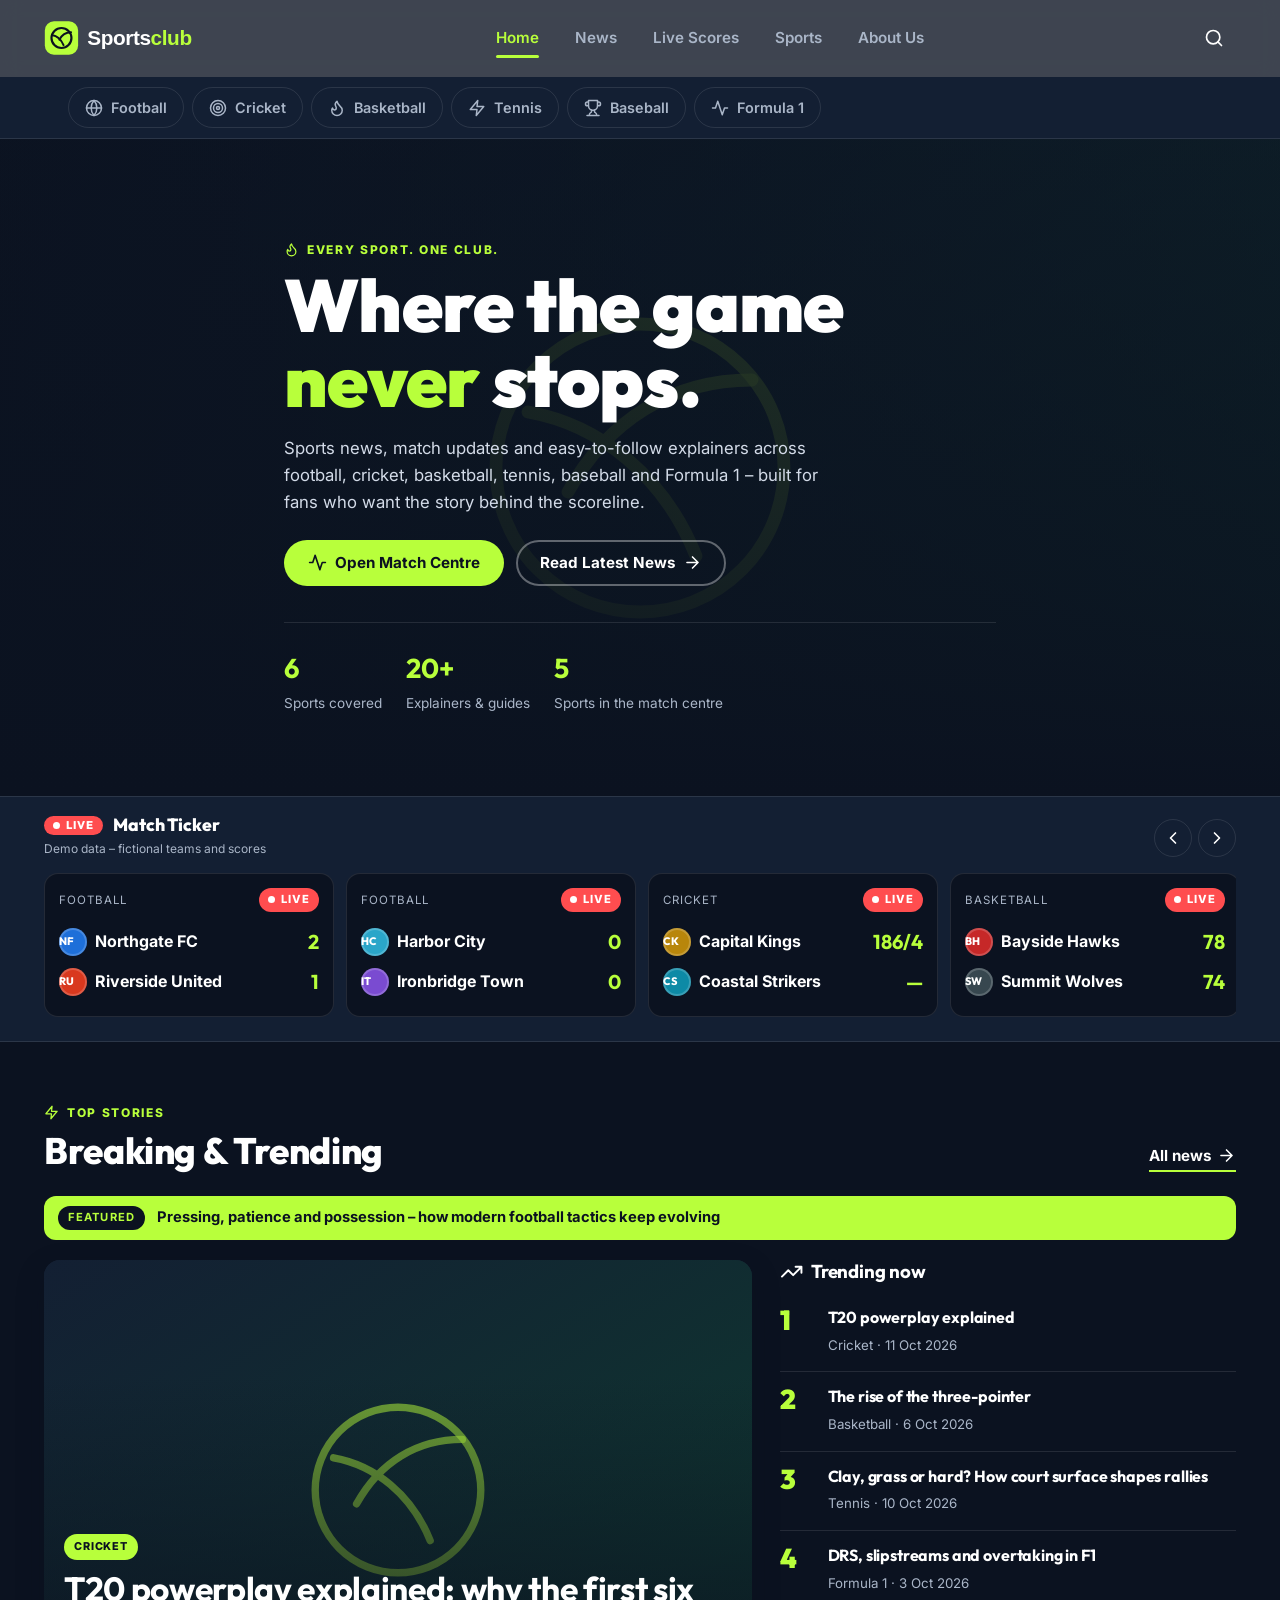
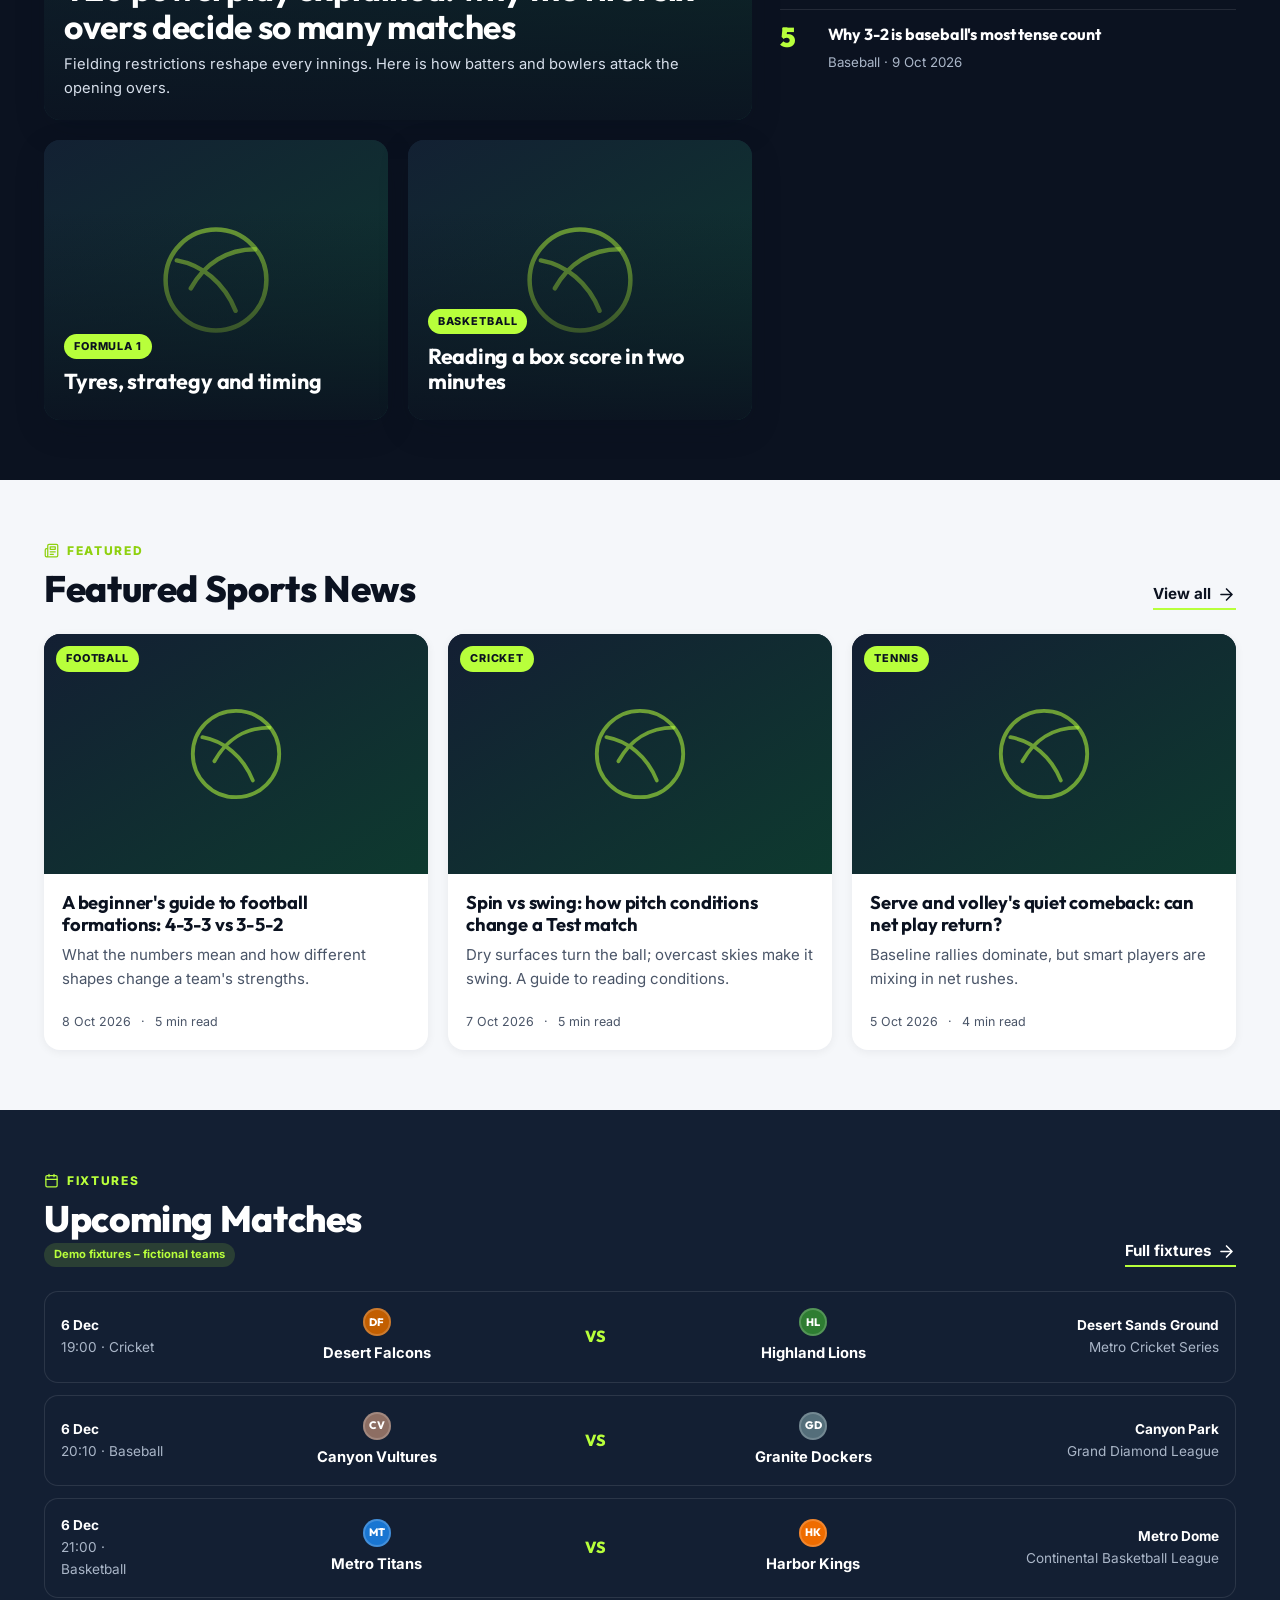
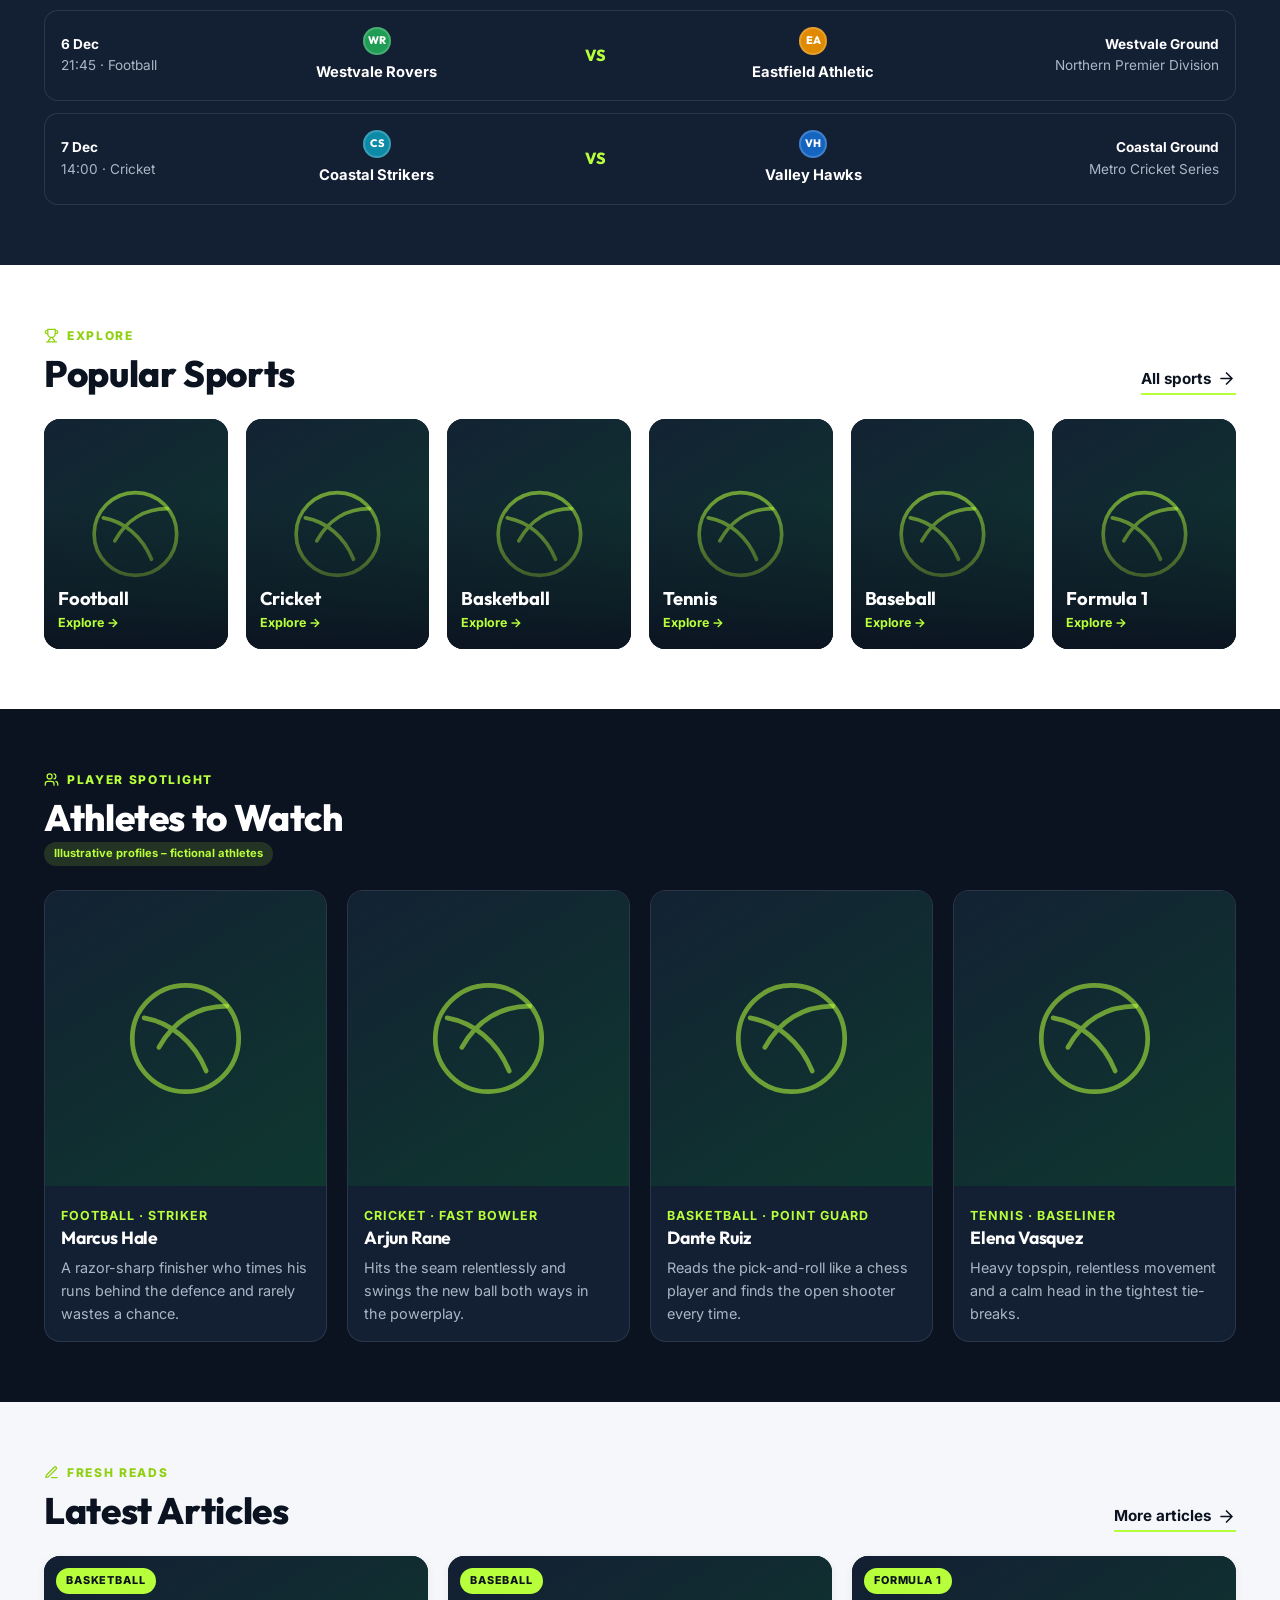
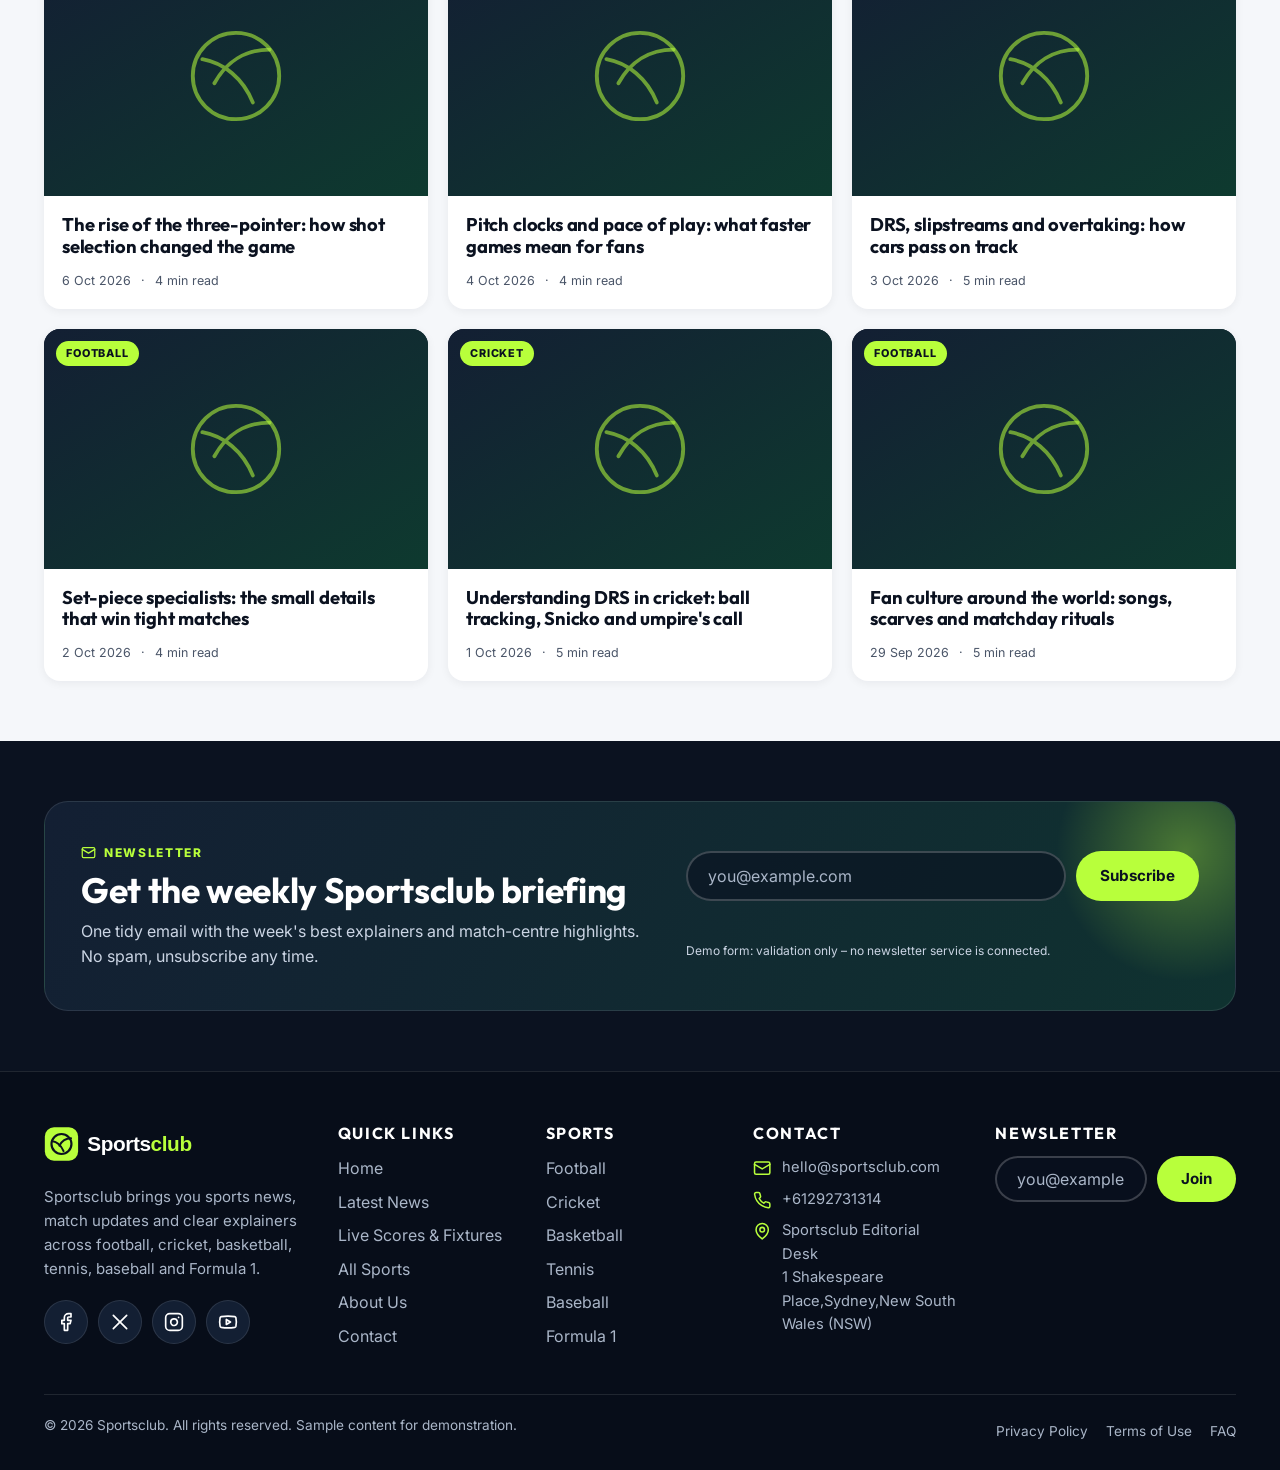
==== commit 8e9893ce: "Update index.html" ====
--- a/index.html
+++ b/index.html
@@ -1,8 +1,18 @@
 <!DOCTYPE html>
 <html lang="en">
 <head>
+  <!-- Google tag (gtag.js) -->
+<script async src="https://www.googletagmanager.com/gtag/js?id=G-HLP9MCF61G"></script>
+<script>
+  window.dataLayer = window.dataLayer || [];
+  function gtag(){dataLayer.push(arguments);}
+  gtag('js', new Date());
+
+  gtag('config', 'G-HLP9MCF61G');
+</script>
 <meta charset="utf-8">
 <meta name="viewport" content="width=device-width, initial-scale=1">
+  <meta name="google-site-verification" content="XLswXzarJ4JNyM2Hc7euG_5tebrDrMsyJ0I1zX_D0R8" />
 <title>Sportsclub – Sports News, Live Scores & Match Updates</title>
 <meta name="description" content="Sportsclub is your home for sports news, match updates, live-score demos and clear explainers across football, cricket, basketball, tennis, baseball and Formula 1.">
 <meta name="theme-color" content="#0B1220">
@@ -274,9 +284,9 @@
       <div>
         <h3>Contact</h3>
         <ul class="footer-contact">
-          <li><svg class="icon" viewBox="0 0 24 24" aria-hidden="true" focusable="false"><rect x="2" y="4" width="20" height="16" rx="2"/><path d="m22 7-10 6L2 7"/></svg><a href="mailto:hello@sportsclub.example">hello@sportsclub.example</a></li>
-          <li><svg class="icon" viewBox="0 0 24 24" aria-hidden="true" focusable="false"><path d="M22 16.900v3a2 2 0 0 1-2.200 2 19.800 19.800 0 0 1-8.600-3.100 19.500 19.500 0 0 1-6-6A19.800 19.800 0 0 1 2.100 4.200 2 2 0 0 1 4.100 2h3a2 2 0 0 1 2 1.700c.1 1 .4 1.900.7 2.800a2 2 0 0 1-.5 2.100L8.100 9.900a16 16 0 0 0 6 6l1.300-1.300a2 2 0 0 1 2.100-.4c.9.3 1.800.6 2.800.7a2 2 0 0 1 1.700 2Z"/></svg><span>+00 000 000 0000</span></li>
-          <li><svg class="icon" viewBox="0 0 24 24" aria-hidden="true" focusable="false"><path d="M20 10c0 6-8 12-8 12s-8-6-8-12a8 8 0 0 1 16 0Z"/><circle cx="12" cy="10" r="3"/></svg><span>Sportsclub Editorial Desk<br>Your address here</span></li>
+          <li><svg class="icon" viewBox="0 0 24 24" aria-hidden="true" focusable="false"><rect x="2" y="4" width="20" height="16" rx="2"/><path d="m22 7-10 6L2 7"/></svg><a href="mailto:hello@sportsclub.example">hello@sportsclub.com</a></li>
+          <li><svg class="icon" viewBox="0 0 24 24" aria-hidden="true" focusable="false"><path d="M22 16.900v3a2 2 0 0 1-2.200 2 19.800 19.800 0 0 1-8.600-3.100 19.500 19.500 0 0 1-6-6A19.800 19.800 0 0 1 2.100 4.200 2 2 0 0 1 4.100 2h3a2 2 0 0 1 2 1.700c.1 1 .4 1.900.7 2.800a2 2 0 0 1-.5 2.100L8.100 9.900a16 16 0 0 0 6 6l1.300-1.300a2 2 0 0 1 2.100-.4c.9.3 1.800.6 2.800.7a2 2 0 0 1 1.700 2Z"/></svg><span>+61292731314</span></li>
+          <li><svg class="icon" viewBox="0 0 24 24" aria-hidden="true" focusable="false"><path d="M20 10c0 6-8 12-8 12s-8-6-8-12a8 8 0 0 1 16 0Z"/><circle cx="12" cy="10" r="3"/></svg><span>Sportsclub Editorial Desk<br>1 Shakespeare Place,Sydney,New South Wales (NSW)</span></li>
         </ul>
       </div>
       <div class="footer-news">
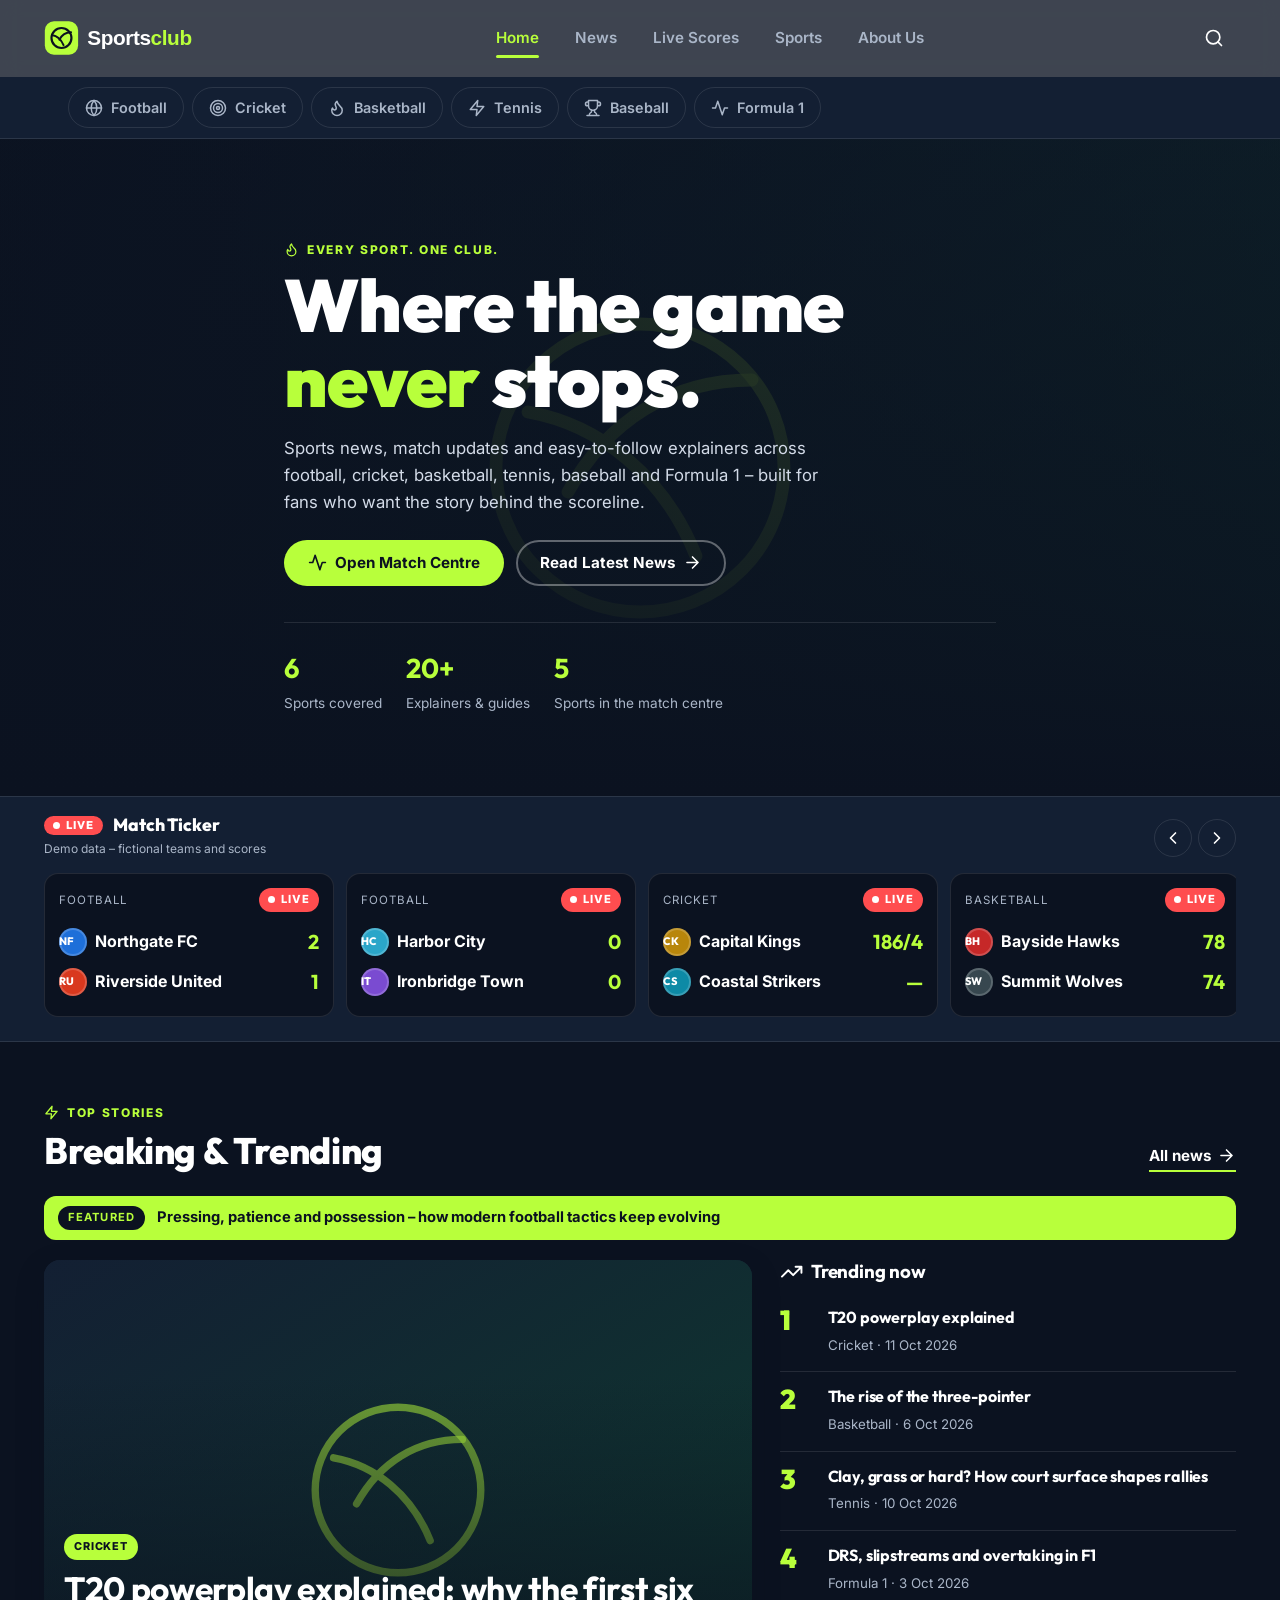
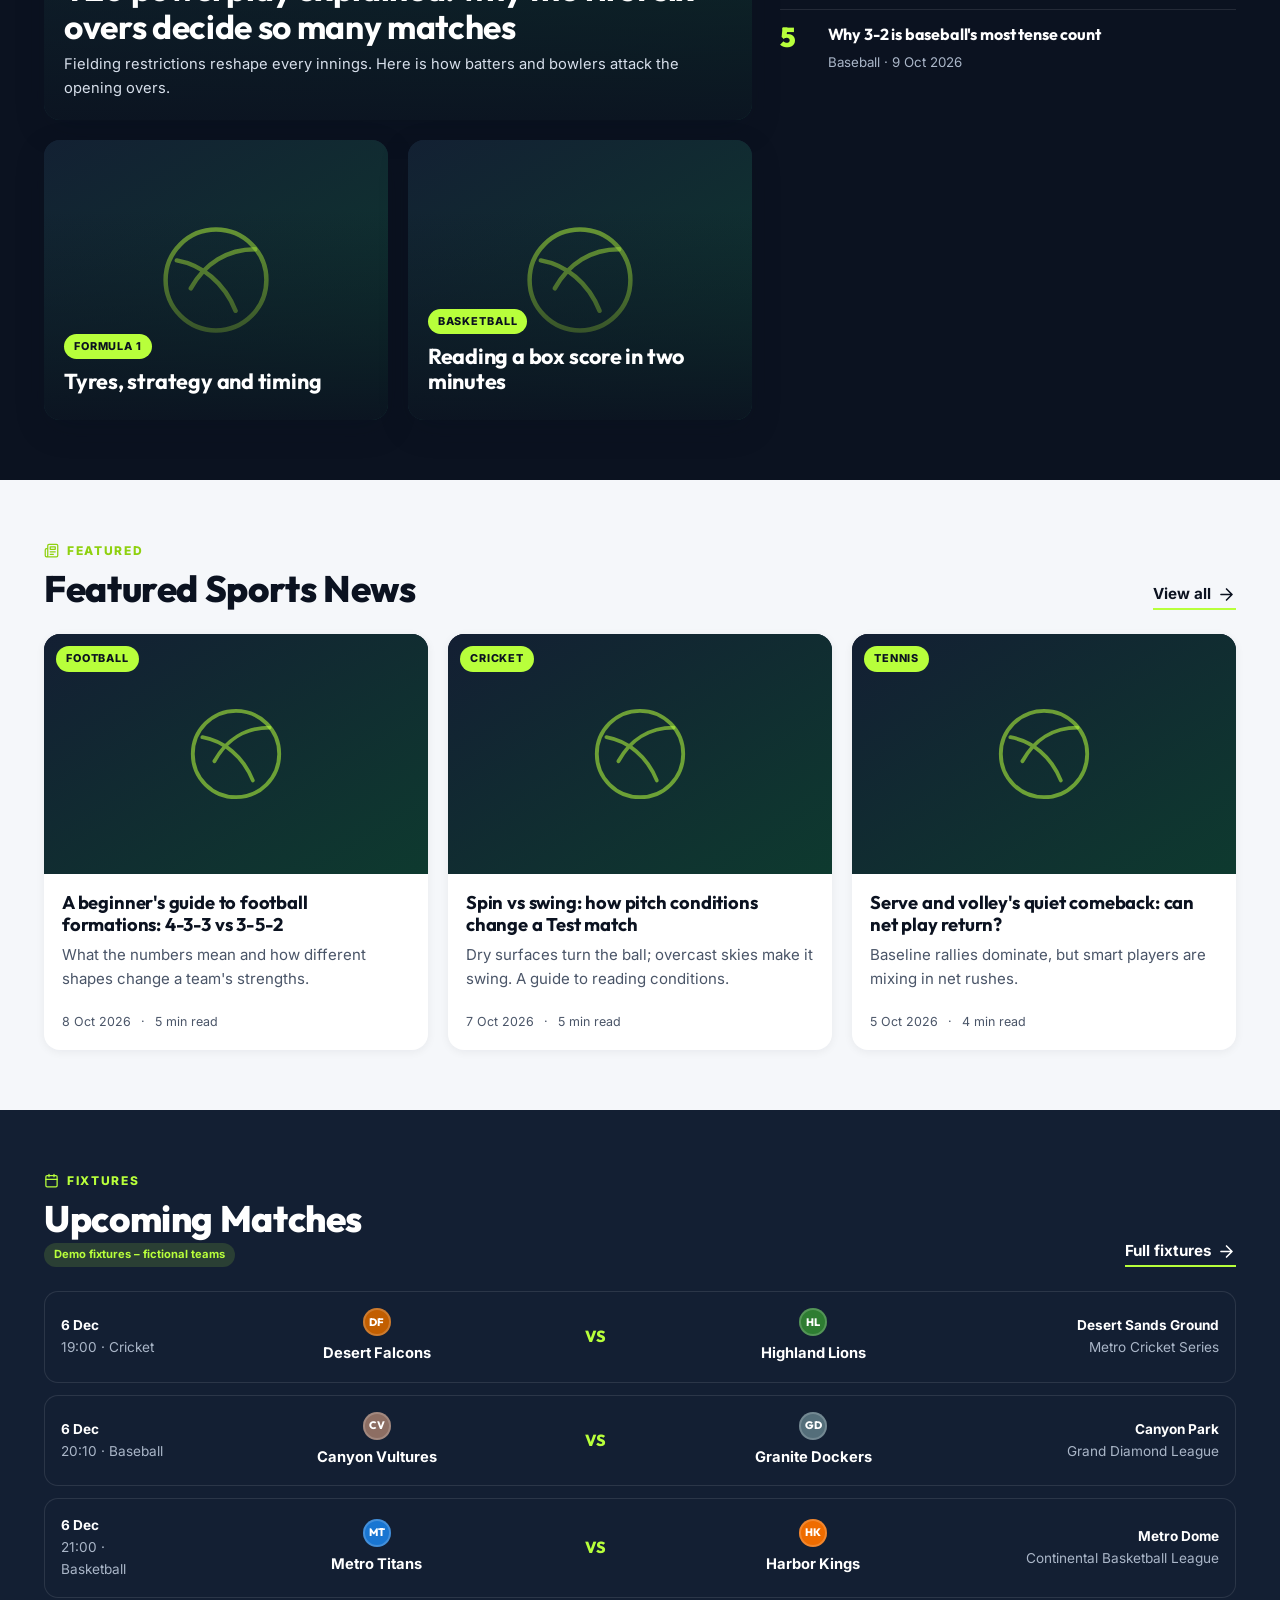
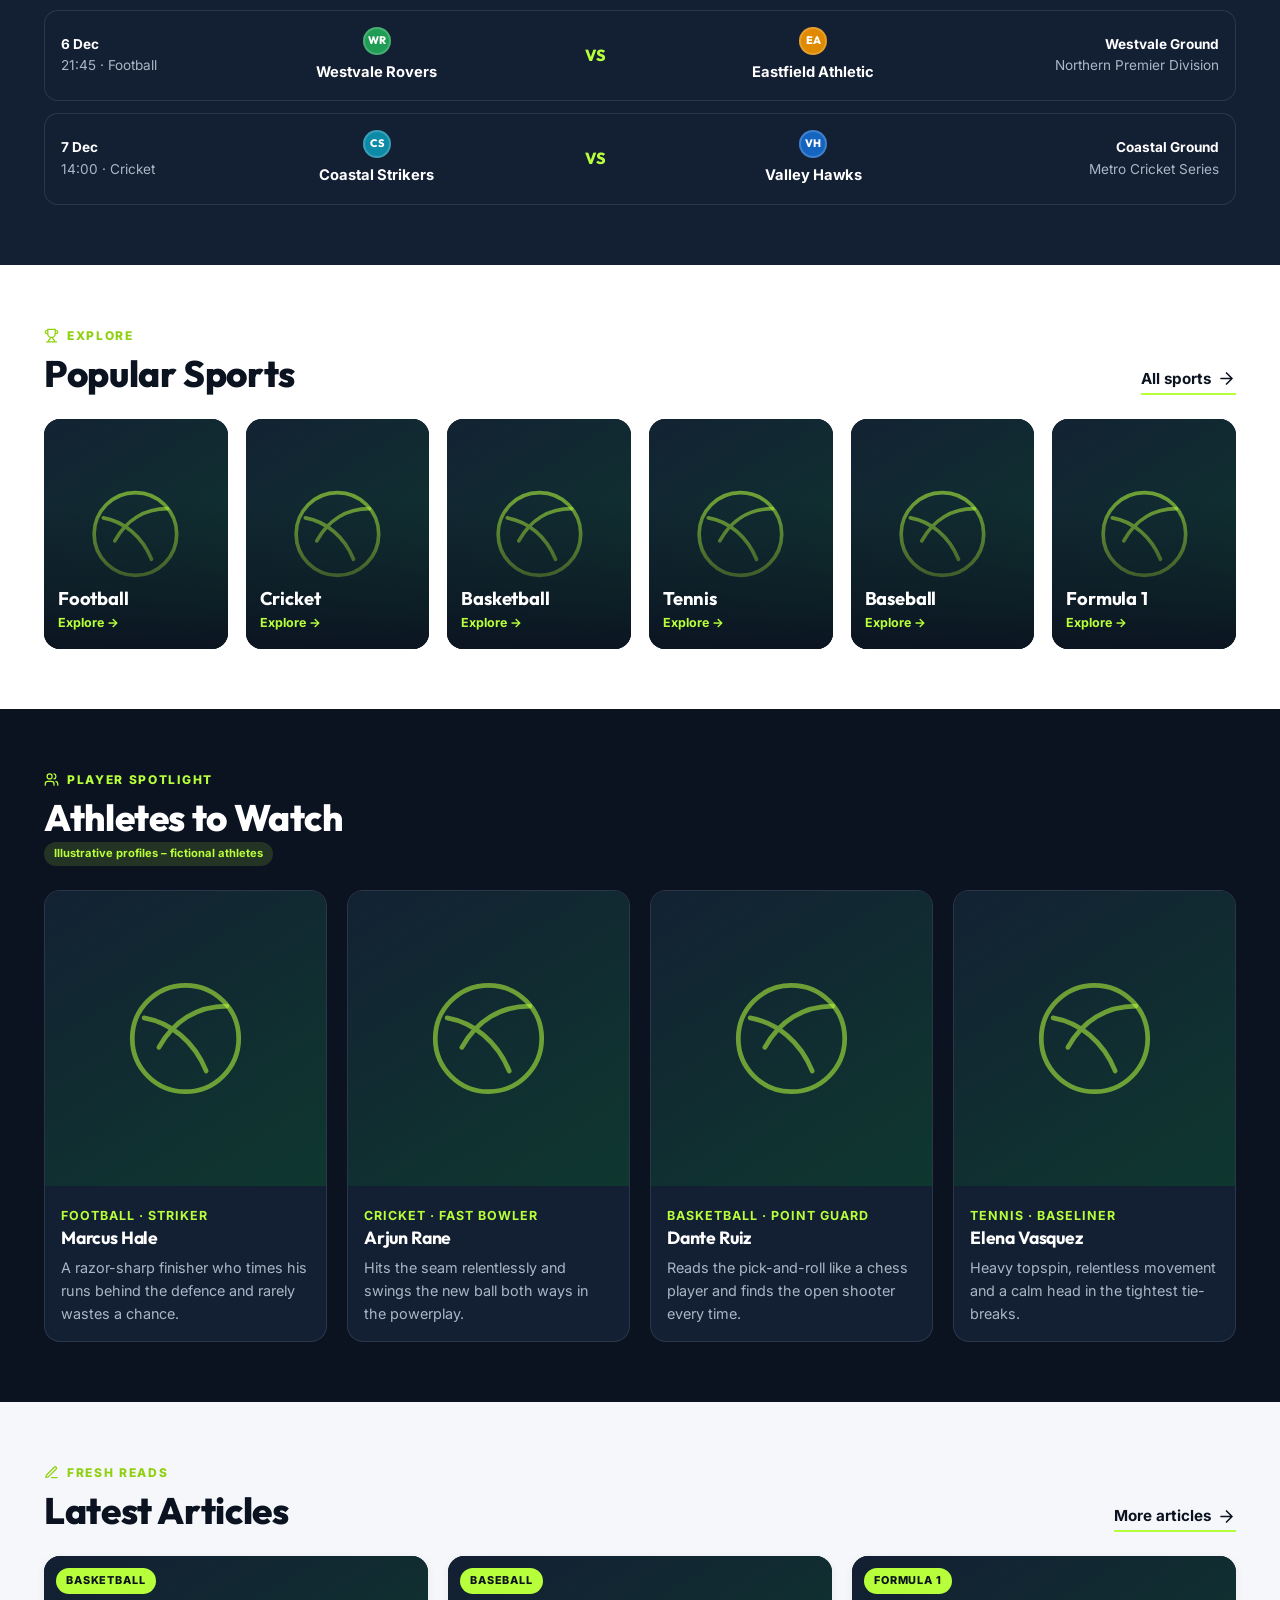
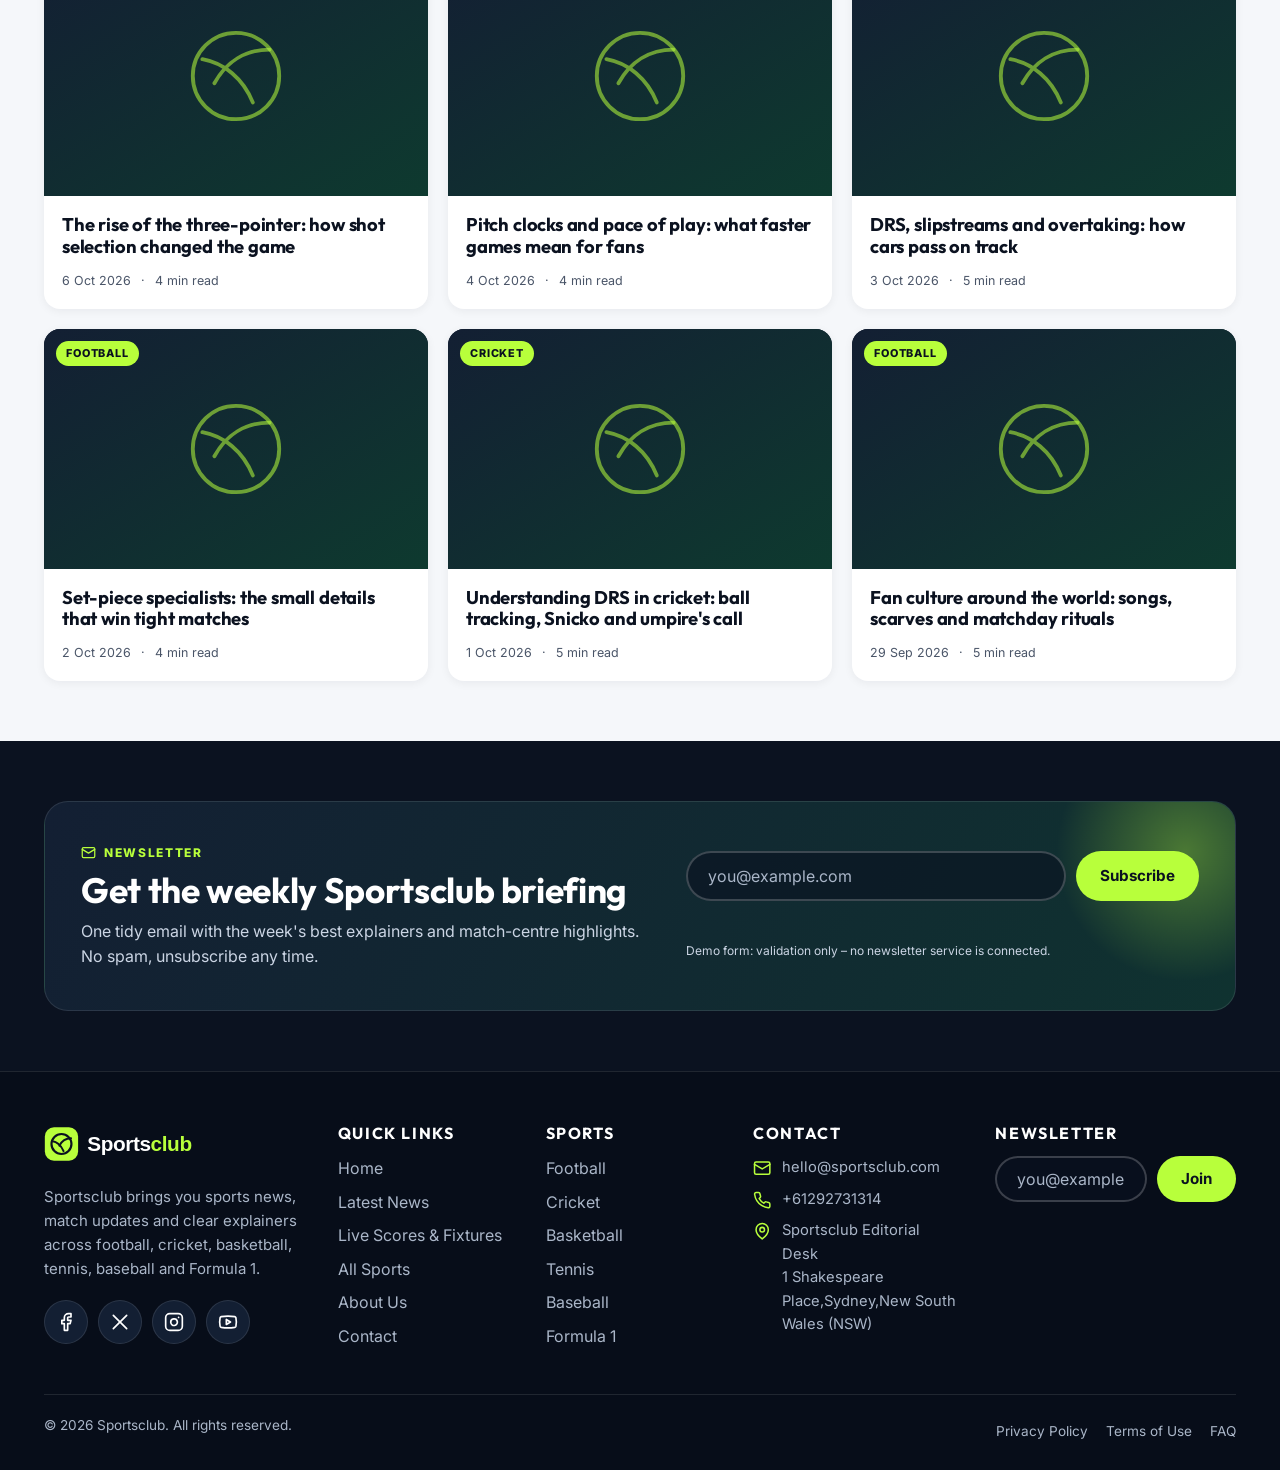
==== commit e78a7e63: "Update index.html" ====
--- a/index.html
+++ b/index.html
@@ -302,7 +302,7 @@
       </div>
     </div>
     <div class="footer-bottom">
-      <p>&copy; <span data-year>2026</span> Sportsclub. All rights reserved. Sample content for demonstration.</p>
+      <p>&copy; <span data-year>2026</span> Sportsclub. All rights reserved.</p>
       <ul>
         <li><a href="about.html#privacy">Privacy Policy</a></li>
         <li><a href="about.html#terms">Terms of Use</a></li>
